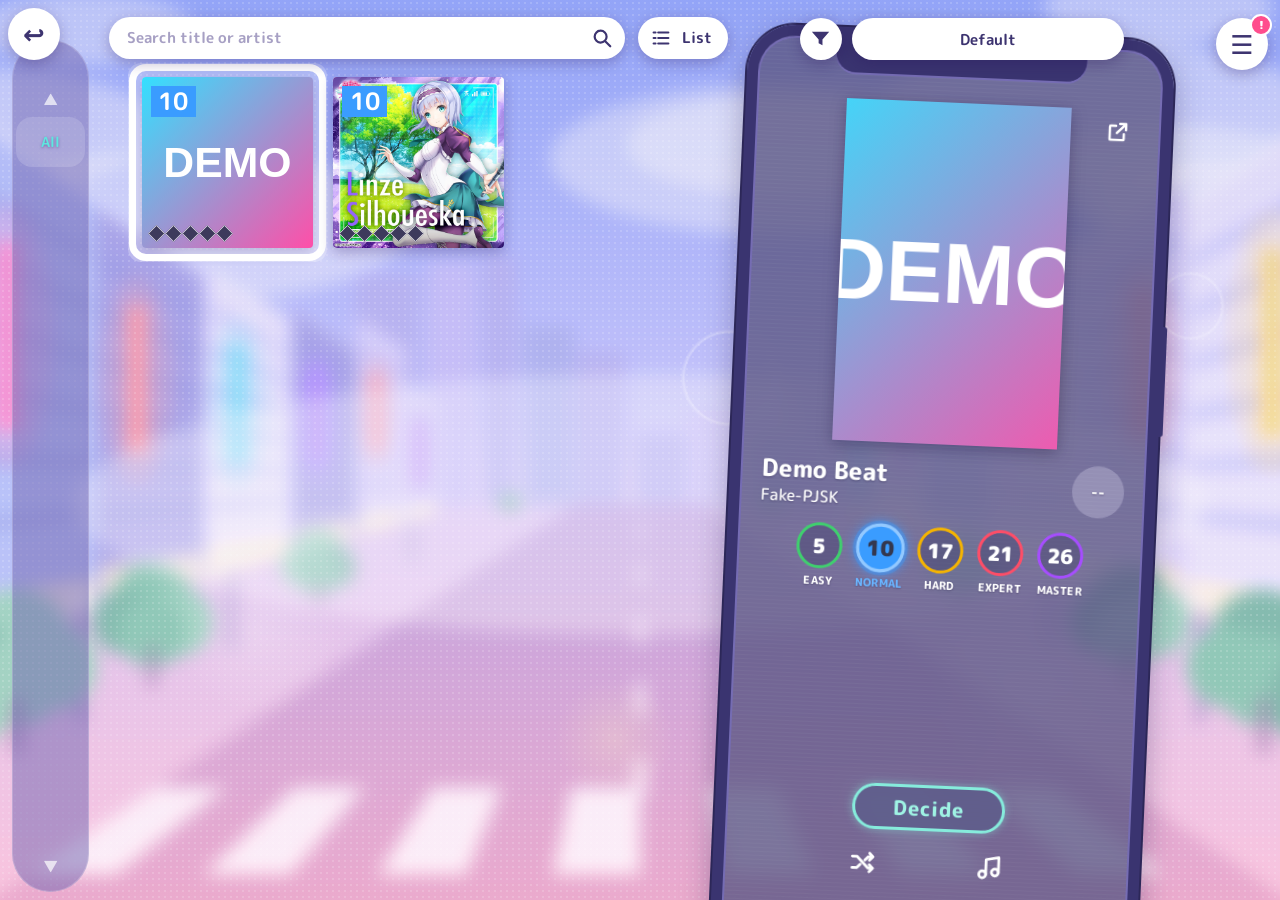
==== index.html @ 5aba882c "iOS home-screen app: size the page to the physical screen height (no black strip), whatever the disp" ====
<!DOCTYPE html>
<html lang="en">
<head>
<meta charset="utf-8">
<meta name="color-scheme" content="only light">
<meta name="viewport" content="width=device-width, initial-scale=1, maximum-scale=1, user-scalable=no, viewport-fit=cover">
<title>Fake PJSK</title>
<link rel="manifest" href="manifest.webmanifest">
<meta name="theme-color" content="#1b1440">
<meta name="mobile-web-app-capable" content="yes">
<meta name="apple-mobile-web-app-capable" content="yes">
<meta name="apple-mobile-web-app-status-bar-style" content="black-translucent">
<link rel="apple-touch-icon" href="icons/icon-192.png">
<link rel="preconnect" href="https://fonts.googleapis.com">
<link rel="preconnect" href="https://fonts.gstatic.com" crossorigin>
<link rel="stylesheet" href="https://fonts.googleapis.com/css2?family=M+PLUS+Rounded+1c:wght@700;800;900&display=swap">
<link rel="stylesheet" href="css/style.css?v=202609260700">
</head>
<body>
<canvas id="stage"></canvas>
<div id="overlay">
  <img id="overlay-cover" alt="" hidden>
  <h1 id="overlay-title">Demo Beat</h1>
  <div id="diff-select"></div>
  <p id="overlay-text">Keys: D F J K (+Space = flick) &middot; or tap, swipe up to flick</p>
  <button id="start-btn" type="button">START</button>
</div>
<script src="js/audio.js?v=202609260700"></script>
<script src="js/settings.js?v=202609260700"></script>
<script src="js/render.js?v=202609260700"></script>
<script src="js/input.js?v=202609260700"></script>
<script src="js/game.js?v=202609260700"></script>
<script src="js/menu.js?v=202609260700"></script>
</body>
</html>
---- css/style.css ----
:root { color-scheme: only light;  --sal: env(safe-area-inset-left, 0px); --sat: env(safe-area-inset-top, 0px);
  --sar: env(safe-area-inset-right, 0px); --sab: env(safe-area-inset-bottom, 0px); }
html, body { margin: 0; height: 100%; background: #07070f; color: #fff; overflow: hidden; touch-action: manipulation;
  -webkit-user-select: none; user-select: none; -webkit-touch-callout: none; -webkit-text-size-adjust: 100%;
  font-family: system-ui, -apple-system, "Segoe UI", sans-serif; }
input { -webkit-user-select: text; user-select: text; }
/* iOS home-screen app: the page is laid out one status bar short, leaving a black strip at the bottom.
   menu.js sets --app-h to the real screen height; cq units and fixed screens follow the stretched body. */
html.ios-app, html.ios-app body { height: var(--app-h); }
html.ios-app body { container-type: size; transform: translateZ(0); }
#stage { display: block; width: 100cqw; height: 100cqh; height: 100cqh;
  touch-action: none; user-select: none; -webkit-user-select: none; -webkit-touch-callout: none; }
#overlay { position: fixed; inset: 0; display: flex; flex-direction: column; align-items: center;
  justify-content: safe center; gap: 2cqh; background: rgba(0, 0, 0, 0.8); text-align: center; overflow-y: auto;
  padding: max(12px, var(--sat)) max(16px, var(--sar)) max(12px, var(--sab)) max(16px, var(--sal)); }
#overlay.hidden { display: none; }
#overlay.paused #diff-select, #overlay.paused #overlay-cover { display: none; }
#overlay h1 { font-size: clamp(24px, 9cqh, 64px); margin: 0; }
#overlay p { font-size: clamp(14px, 4.5cqh, 28px); margin: 0; white-space: pre-line; line-height: 1.4; }
#start-btn { font-size: clamp(22px, 7cqh, 32px); font-weight: 800; min-width: 240px; min-height: clamp(52px, 16cqh, 88px); border: 0;
  border-radius: 20px; background: #33e0ff; color: #000; cursor: pointer; }
#overlay-cover { width: min(22cqh, 220px); flex-shrink: 0; aspect-ratio: 1; object-fit: cover; border-radius: 16px; }
#diff-select { display: flex; gap: 12px; flex-wrap: wrap; justify-content: center; }
#diff-select:empty { display: none; }
.diff-btn { font-size: clamp(14px, 4.5cqh, 20px); font-weight: 800; min-width: clamp(84px, 13cqw, 120px); min-height: clamp(48px, 14cqh, 72px); border: 3px solid #fff;
  border-radius: 16px; background: #222; color: #fff; cursor: pointer; text-transform: uppercase; }
.diff-btn span { display: block; font-size: clamp(18px, 6cqh, 28px); }
.diff-btn[aria-pressed="true"] { background: #fff; color: #000; }
#start-btn:focus-visible { outline: 4px solid #fff; outline-offset: 4px; }

/* Song select */
[data-diff="easy"] { --c: #3fcf6e; } [data-diff="normal"] { --c: #3a9cff; } [data-diff="hard"] { --c: #f5b400; }
[data-diff="expert"] { --c: #ff4d67; } [data-diff="master"] { --c: #a64dff; }
.diff-btn[data-diff] { border-color: var(--c); }
.menu { --cyan: #5ee7e0; --ink: #fff; --panel: rgba(112, 100, 176, 0.5); --shadow: 0 4px 14px rgba(40, 20, 90, 0.3);
  position: fixed; inset: 0; z-index: 10; height: 100cqh; height: 100cqh; box-sizing: border-box; overflow: hidden;
  display: grid; grid-template-columns: clamp(50px, 6cqw, 84px) minmax(0, 1fr) minmax(0, 34%) clamp(44px, 6cqw, 72px); grid-template-rows: minmax(0, 1fr); gap: 0 1.6cqw;
  padding: max(8px, var(--sat)) max(12px, var(--sar)) 0 max(12px, var(--sal)); color: var(--ink); font-weight: 700;
  font-family: "M PLUS Rounded 1c", "Nunito", "Varela Round", ui-rounded, "Arial Rounded MT Bold", system-ui, sans-serif;
  background: #c3b6e2; isolation: isolate; }
.menu::before, .menu::after { content: ""; position: absolute; z-index: -1; pointer-events: none; }
.menu::before { inset: -40px; background: url("city.svg") center 70% / cover; filter: blur(9px) saturate(1.15) brightness(1.03); }
.menu::after { inset: 0;
  background:
    radial-gradient(circle at 57% 42%, transparent 44px, rgba(255, 255, 255, 0.28) 46px, transparent 49px),
    radial-gradient(circle at 93% 34%, transparent 30px, rgba(255, 255, 255, 0.22) 32px, transparent 35px),
    radial-gradient(circle at 20% 70%, rgba(255, 255, 255, 0.22), transparent 7%),
    radial-gradient(circle at 48% 82%, rgba(255, 240, 200, 0.25), transparent 6%),
    radial-gradient(circle at 80% 76%, rgba(255, 255, 255, 0.2), transparent 8%),
    radial-gradient(rgba(255, 255, 255, 0.16) 1.1px, transparent 1.5px) 0 0 / 6px 6px,
    linear-gradient(180deg, rgba(140, 130, 220, 0.22), rgba(170, 150, 220, 0.12) 50%, rgba(230, 160, 200, 0.14)); }
:where(.menu) :is(button, select, input) { font: inherit; color: inherit; }
.menu button { cursor: pointer; }
.menu svg { width: 55%; height: 55%; fill: none; stroke: currentColor; stroke-width: 2.4; stroke-linecap: round; stroke-linejoin: round; }
.menu button:focus-visible, .menu select:focus-visible, .menu input:focus-visible { outline: 3px solid var(--cyan); outline-offset: 2px; }
.menu-side { grid-area: 1 / 1; } .menu-main { grid-area: 1 / 2; } .menu-phone { grid-area: 1 / 3; }
.menu-tools { grid-area: 1 / 3; z-index: 3; align-self: start; justify-self: center; width: 76%; display: flex; align-items: center; gap: 10px;
  margin-top: clamp(4px, 1.4cqh, 10px); }
.menu-burger { grid-area: 1 / 4; align-self: start; justify-self: end; position: relative; margin-top: clamp(4px, 1.4cqh, 10px); }
.menu-burger::after { content: "!"; position: absolute; top: -4px; right: -4px; width: 18px; height: 18px; border: 2px solid #fff; border-radius: 50%;
  background: #ff4d8d; color: #fff; font-size: 11px; line-height: 18px; text-align: center; }
.menu-empty { margin: auto; padding: 4cqh; opacity: 0.85; }

/* sidebar */
.menu-side { position: relative; display: flex; flex-direction: column; align-items: center; min-height: 0;
  margin: clamp(22px, 6cqh, 32px) 0 max(8px, var(--sab)); padding: clamp(26px, 8cqh, 44px) 0 1cqh;
  border-radius: 999px; background: var(--panel); box-shadow: inset 0 0 0 1px rgba(255, 255, 255, 0.2); }
.menu-back { position: absolute; top: calc(-1 * clamp(22px, 6cqh, 32px)); left: -4px; width: clamp(36px, 10cqh, 52px); height: clamp(36px, 10cqh, 52px);
  padding: 0; border: 0; border-radius: 50%; background: #fff; color: #3d3470 !important; font-size: clamp(18px, 5.5cqh, 26px); box-shadow: var(--shadow); }
.side-arrow { flex: none; border: 0; background: none; opacity: 0.7; font-size: clamp(11px, 3cqh, 15px); padding: 0.6cqh 12px; }
.menu-tabs { flex: 1; min-height: 0; width: 100%; overflow-y: auto; scrollbar-width: none; display: flex; flex-direction: column; align-items: center; gap: 1cqh; }
.menu-tab { flex: none; width: 90%; min-height: clamp(36px, 10cqh, 50px); padding: 0 4px; border: 0; border-radius: 16px; background: none;
  font-size: clamp(9px, 2.8cqh, 14px); overflow-wrap: normal; word-break: keep-all; overflow: hidden; text-overflow: ellipsis; text-shadow: 0 1px 3px rgba(40, 20, 90, 0.4); }
.menu-tab[aria-pressed="true"] { color: var(--cyan) !important; background: rgba(255, 255, 255, 0.15); }

/* search + cover grid */
.menu-main { position: relative; min-width: 0; min-height: 0; display: flex; flex-direction: column; }
.menu-top { position: absolute; z-index: 2; top: 0; left: 0; right: 0; display: flex; align-items: center; gap: 1cqw; padding: 1cqh 0; }
.menu-search { flex: 1; min-width: 0; display: flex; align-items: center; height: clamp(30px, 8cqh, 42px); padding: 0 12px 0 16px;
  border-radius: 999px; background: #fff; color: #3d3470; box-shadow: var(--shadow); }
.menu-search input { flex: 1; min-width: 0; border: 0; background: none; outline: none; color: #3d3470; font-size: clamp(11px, 3.2cqh, 15px); }
.menu-search input::placeholder { color: #a7a0c4; }
.menu-search svg { flex: none; width: clamp(16px, 4.5cqh, 22px); height: clamp(16px, 4.5cqh, 22px); }
.menu-view { flex: none; display: flex; align-items: center; gap: 10px; height: clamp(30px, 8cqh, 42px); padding: 0 16px 0 12px;
  border: 0; border-radius: 999px; background: #fff; color: #3d3470 !important; box-shadow: var(--shadow); font-size: clamp(11px, 3.2cqh, 15px); }
.menu-view svg { width: clamp(16px, 4.5cqh, 22px); height: clamp(16px, 4.5cqh, 22px); }
.menu-grid { flex: 1; min-height: 0; overflow-y: auto; scrollbar-width: none; overscroll-behavior: contain; display: grid;
  grid-template-columns: repeat(3, min(30%, 21cqh)); justify-content: center; align-content: start; gap: 2.4cqh 1.6cqw; padding: calc(clamp(30px, 8cqh, 42px) + 3cqh) 4% max(12px, var(--sab)); }
.tile { position: relative; width: 100%; height: 0; padding: 0 0 100%; border: 0; border-radius: 4px; overflow: hidden; background: linear-gradient(135deg, #ffc2df, #9fd9ff);
  box-shadow: var(--shadow); transition: transform 0.15s, box-shadow 0.15s; }
.tile img { position: absolute; inset: 0; width: 100%; height: 100%; object-fit: cover; }
.tile-title { position: absolute; inset: 20% 8% 25%; display: flex; align-items: center; justify-content: center; text-align: center;
  font-size: clamp(10px, 3.2cqh, 17px); text-shadow: 0 1px 4px rgba(40, 20, 90, 0.6); overflow: hidden; }
.tile-lv { position: absolute; top: 5%; left: 5%; min-width: 1.6em; padding: 0.1em 0.15em; background: var(--c); color: #fff;
  font-size: clamp(13px, 4.6cqh, 24px); line-height: 1.1; text-align: center; }
.tile-clear { position: absolute; left: 4%; bottom: 4%; display: flex; gap: 2px; }
.tile-clear i, .row-clear i { width: clamp(8px, 2.6cqh, 13px); height: clamp(8px, 2.6cqh, 13px); transform: rotate(45deg) scale(0.8);
  background: #3d3a5c; border: 1.5px solid rgba(255, 255, 255, 0.85); }
.tile-clear .gold { background: linear-gradient(135deg, #ffe98f, #f2b200); }
.tile-clear .na { opacity: 0.35; }
.tile-tag { position: absolute; right: 4%; bottom: 4%; padding: 0 5px; border: 1.5px solid #f5c542; border-radius: 4px; background: #2f2b55;
  color: #f5c542; font-size: clamp(8px, 2.4cqh, 12px); line-height: 1.4; }
.tile[aria-pressed="true"] { outline: clamp(4px, 1.2cqh, 7px) solid #fff; outline-offset: clamp(3px, 1cqh, 6px); box-shadow: 0 0 0 clamp(8px, 2.6cqh, 14px) rgba(255, 255, 255, 0.25), var(--shadow); }
.list-view .menu-grid { grid-template-columns: 1fr; gap: 1.2cqh; }
.list-view .tile { padding: 0; height: clamp(44px, 14cqh, 64px); background: rgba(61, 52, 112, 0.55); text-align: left; }
.list-view .tile img { right: auto; width: clamp(44px, 14cqh, 64px); }
.list-view .tile-lv { top: 50%; left: calc(clamp(44px, 14cqh, 64px) + 10px); transform: translateY(-50%); }
.list-view .tile-title, .list-view .tile[aria-label] .tile-title { display: none; }
.list-view .tile::after { content: attr(aria-label); position: absolute; top: 50%; left: calc(clamp(44px, 14cqh, 64px) + 3.6em); right: 32%;
  transform: translateY(-50%); white-space: nowrap; overflow: hidden; text-overflow: ellipsis; font-size: clamp(12px, 3.8cqh, 18px); }
.list-view .tile-clear { left: auto; right: calc(4% + 3.5em); bottom: 50%; transform: translateY(50%); }
.list-view .tile-tag { bottom: 50%; transform: translateY(50%); }

/* phone-style detail panel */
.menu-phone { position: relative; isolation: isolate; min-height: 0; display: flex; flex-direction: column; align-items: center; gap: 1.6cqh;
  margin: clamp(14px, 4cqh, 24px) 0 -60px; padding: clamp(40px, 11cqh, 60px) 5% calc(60px + 1cqh);
  border: clamp(7px, 1.8cqh, 11px) solid #3a3470; border-bottom: 0; border-radius: clamp(28px, 8cqh, 48px) clamp(28px, 8cqh, 48px) 0 0;
  transform: rotate(2.5deg); transform-origin: top center;
  background: repeating-linear-gradient(0deg, rgba(255, 255, 255, 0.035) 0 1px, transparent 1px 4px), rgba(90, 86, 132, 0.8);
  -webkit-backdrop-filter: blur(6px); backdrop-filter: blur(6px);
  box-shadow: inset 0 0 0 2px #756cb3, 0 0 0 2px #2c2758, 0 10px 30px rgba(30, 20, 70, 0.35); }
/* the song cover, enlarged and faint, shows through the frosted screen */
.menu-phone::before { content: ""; position: absolute; z-index: -1; inset: 0; border-radius: inherit; pointer-events: none;
  background: var(--cover, none) center 30% / 150% auto no-repeat; filter: blur(3px) grayscale(0.4); opacity: 0.2; }
.menu-phone::after { content: ""; position: absolute; top: 30%; right: calc(-1 * clamp(7px, 1.8cqh, 11px) - 4px); width: 4px; height: 12%;
  border-radius: 0 3px 3px 0; background: #3a3470; }
.phone-notch { position: absolute; top: -2px; left: 50%; transform: translateX(-50%);
  width: 62%; height: clamp(24px, 6.5cqh, 36px); border-radius: 0 0 20px 20px; background: #3a3470; box-shadow: 0 2px 0 #756cb3; }
.phone-filter { flex: none; width: clamp(30px, 8cqh, 42px); height: clamp(30px, 8cqh, 42px); display: grid; place-items: center;
  padding: 0; border: 0; border-radius: 50%; background: #fff; color: #3d3470 !important; }
.phone-filter svg { fill: currentColor; stroke: none; }
.phone-filter, .phone-sort select { box-shadow: var(--shadow); }
.phone-sort { flex: 1; min-width: 0; display: flex; }
.phone-sort select { flex: 1; min-width: 0; height: clamp(30px, 8cqh, 42px); border: 0; border-radius: 999px; background: #fff; color: #3d3470;
  text-align: center; text-align-last: center; font-size: clamp(11px, 3.2cqh, 15px); appearance: none; -webkit-appearance: none; cursor: pointer; }
.phone-detail { position: relative; flex: 1; min-height: 0; width: 100%; display: flex; flex-direction: column; align-items: center; gap: 1.6cqh; }
.phone-cover { flex: 1 1 auto; min-height: 0; max-height: 38cqh; max-width: 62%; aspect-ratio: 1; object-fit: cover;
  background: linear-gradient(135deg, #ffc2df, #9fd9ff); box-shadow: 0 4px 14px rgba(30, 20, 70, 0.35); }
.phone-share { position: absolute; top: 0; right: 0; width: clamp(30px, 9cqh, 44px); height: clamp(30px, 9cqh, 44px); display: grid; place-items: center;
  padding: 0; border: 0; background: none; }
.phone-info { flex: none; width: 100%; display: flex; align-items: center; gap: 10px; text-shadow: 0 1px 2px rgba(30, 20, 60, 0.35); }
.phone-info > div:first-child { flex: 1; min-width: 0; }
.phone-info h1, .phone-info p { margin: 0; white-space: nowrap; overflow: hidden; text-overflow: ellipsis; line-height: 1.35; }
.phone-info h1 { font-size: clamp(15px, 4.8cqh, 24px); font-weight: 800; }
.phone-info p { font-size: clamp(11px, 3.3cqh, 16px); font-weight: 500; }
.phone-score { flex: none; min-width: clamp(34px, 10cqh, 52px); height: clamp(34px, 10cqh, 52px); padding: 0 6px; box-sizing: border-box; display: grid; place-items: center;
  border-radius: 999px; background: rgba(215, 212, 235, 0.32); font-size: clamp(10px, 3cqh, 14px); font-weight: 800; font-variant-numeric: tabular-nums; }
.phone-diffs { flex: none; display: flex; gap: clamp(6px, 1.2cqw, 14px); justify-content: center; }
.phone-diff { display: flex; flex-direction: column; align-items: center; gap: 0.5cqh; padding: 0; border: 0; background: none; }
.phone-diff b { display: grid; place-items: center; width: clamp(30px, 9cqh, 46px); height: clamp(30px, 9cqh, 46px); box-sizing: border-box;
  border: clamp(2px, 0.6cqh, 3px) solid var(--c); border-radius: 50%; background: rgba(66, 62, 108, 0.45); font-size: clamp(12px, 3.9cqh, 20px); font-weight: 900;
  transition: transform 0.15s; }
.phone-diff small { font-size: clamp(7px, 2.2cqh, 11px); font-weight: 800; letter-spacing: 0.02em; text-shadow: 0 1px 2px rgba(30, 20, 60, 0.35); }
.phone-diff[aria-pressed="true"] b { background: var(--c); color: #34384f; border-color: color-mix(in srgb, var(--c) 55%, #fff);
  box-shadow: 0 0 0 3px color-mix(in srgb, var(--c) 35%, transparent), 0 0 12px var(--c); transform: scale(1.06); }
.phone-diff[aria-pressed="true"] small { color: color-mix(in srgb, var(--c) 75%, #fff); }
.phone-actions { flex: none; display: flex; align-items: center; justify-content: center; gap: clamp(30px, 6cqw, 80px); width: 100%; margin-top: -0.6cqh; }
.phone-go { flex: none; min-width: 42%; height: clamp(32px, 8.5cqh, 46px); border: clamp(2px, 0.6cqh, 3px) solid #86ecdc; border-radius: 999px;
  background: rgba(92, 92, 138, 0.85); color: #9ff3e4 !important; font-size: clamp(13px, 4cqh, 20px); font-weight: 800; letter-spacing: 0.05em;
  box-shadow: 0 0 8px rgba(134, 236, 220, 0.45); }
.phone-go:active { transform: scale(0.96); }
.phone-icon { width: clamp(36px, 10cqh, 50px); height: clamp(36px, 10cqh, 50px); display: grid; place-items: center; padding: 0; border: 0; border-radius: 50%; background: none; }
.menu-burger { flex: none; width: clamp(36px, 10cqh, 52px); height: clamp(36px, 10cqh, 52px); padding: 0; border: 0; border-radius: 50%;
  background: #fff; color: #3d3470 !important; font-size: clamp(18px, 5.5cqh, 26px); font-weight: 900; box-shadow: var(--shadow); }

.menu-pop { border: 0; border-radius: 20px; padding: 3cqh 3cqw; color: #3d3470; box-shadow: var(--shadow); text-align: center; }
.menu-pop[open] { position: fixed; inset: 0; z-index: 50; margin: auto; width: fit-content; height: fit-content; box-shadow: 0 0 0 200vmax rgba(40, 20, 90, 0.4), var(--shadow); }
.menu-pop h2 { margin: 0 0 2cqh; font-size: clamp(18px, 6cqh, 26px); }
.menu-speed { display: flex; align-items: center; gap: clamp(4px, 0.8cqw, 12px); font-size: clamp(14px, 4.5cqh, 20px); }
.menu-speed output { min-width: 2.5em; text-align: center; }
.menu-step { touch-action: none; user-select: none; -webkit-user-select: none; min-width: clamp(44px, 12cqh, 60px); min-height: clamp(44px, 12cqh, 60px);
  font-size: clamp(18px, 5.5cqh, 26px); border: 3px solid #4fc9d9; border-radius: 14px; background: #fff; color: #3d3470 !important; }
.menu-close { margin-top: 2.5cqh; min-width: 140px; min-height: clamp(44px, 12cqh, 56px); border: 0; border-radius: 999px; background: #4fc9d9;
  color: #fff !important; font-size: clamp(16px, 5cqh, 22px); }
#songs-btn { font-size: 24px; font-weight: 800; min-width: 240px; min-height: 72px; border: 3px solid #33e0ff;
  border-radius: 20px; background: transparent; color: #33e0ff; cursor: pointer; }
#songs-btn[hidden] { display: none; }
/* Result screen */
.result { position: fixed; inset: 0; z-index: 30; overflow: hidden; color: #fff; font-weight: 800;
  font-family: "M PLUS Rounded 1c", "Nunito", ui-rounded, "Arial Rounded MT Bold", system-ui, sans-serif;
  background: radial-gradient(rgba(255, 255, 255, 0.05) 1px, transparent 1.4px) 0 0 / 6px 6px,
    radial-gradient(circle at 88% 105%, rgba(170, 80, 200, 0.45), transparent 45%),
    radial-gradient(circle at 5% 100%, rgba(80, 120, 220, 0.3), transparent 40%),
    linear-gradient(180deg, #2c2a56, #34305f 60%, #3f2f68); }
.result button { font: inherit; cursor: pointer; }
/* sizes follow the reference layout (1cqw = 1/100 width, 1cqh = 1/100 height) */
.res-mark { position: absolute; top: -3cqh; left: -0.5cqw; font-size: 24cqh; font-weight: 900; line-height: 1; letter-spacing: 0.01em;
  color: transparent; -webkit-text-stroke: 1.5px rgba(255, 255, 255, 0.14); pointer-events: none; }
.res-top { position: absolute; top: 0; left: 16.6cqw; right: 16.75cqw; height: 16.3cqh; display: flex; align-items: center; gap: 1.1cqw;
  padding: 0 2.25cqw 0 1.8cqw; border-radius: 0 0 4.3cqh 4.3cqh; background: rgba(200, 198, 224, 0.72); }
.res-cover { flex: none; height: 12.3cqh; aspect-ratio: 1; object-fit: cover; box-sizing: border-box; border: 0.55cqh solid var(--c);
  background: linear-gradient(135deg, #ffc2df, #9fd9ff); }
.res-info { flex: none; min-width: 0; display: flex; flex-direction: column; gap: 1.2cqh; }
.res-title { color: #5b5a78; font-size: max(11px, 3.4cqh); font-weight: 700; white-space: nowrap; overflow: hidden; text-overflow: ellipsis; max-width: 20cqw; }
.res-badges { display: flex; height: 5cqh; }
.res-diff { min-width: 8.1cqw; padding: 0 1.2cqh; white-space: nowrap; display: grid; place-items: center; background: var(--c); font-size: max(10px, 3.2cqh); font-weight: 800; }
.res-lv { min-width: 8.15cqw; padding: 0 1.2cqh; white-space: nowrap; display: flex; align-items: center; justify-content: center; gap: 0.3cqw; background: #3f3d62; border-radius: 0 1cqh 1cqh 0;
  font-size: max(8px, 2.3cqh); font-weight: 700; }
.res-lv b { font-size: max(10px, 3.3cqh); }
.res-bar { position: relative; flex: none; width: 22.75cqw; height: 2cqh; margin-left: auto; margin-top: 2cqh; border-radius: 999px; background: #3a3858; }
.res-fill { position: absolute; inset: 0 auto 0 0; border-radius: 999px; background: linear-gradient(90deg, #8ff5cf, #7ff4f0); }
.res-pin { position: absolute; top: -4.4cqh; bottom: 0; transform: translateX(-50%); display: flex; flex-direction: column; align-items: center;
  font-size: max(8px, 2.3cqh); font-weight: 800; line-height: 1; }
.res-pin::before { content: ""; order: 1; margin-top: 0.3cqh; border-left: 0.7cqh solid transparent; border-right: 0.7cqh solid transparent; border-top: 1.1cqh solid #fff; }
.res-pin::after { content: ""; order: 2; flex: 1; width: 2px; background: #fff; }
.res-rank { flex: none; align-self: stretch; width: 5.25cqw; min-width: 11cqh; display: flex; flex-direction: column; align-items: center; justify-content: center;
  background: #34325a; color: #7ef2c8; line-height: 1; }
.res-rank[data-rank="S"] { color: #ffd84a; } .res-rank[data-rank="A"] { color: #ff8fd8; } .res-rank[data-rank="B"] { color: #8fb8ff; } .res-rank[data-rank="C"] { color: #86f5f0; }
.res-rank b { font-size: 12.5cqh; font-weight: 900; }
.res-rank small { font-size: max(6px, 1.4cqh); font-weight: 900; }
.res-body { display: contents; }
.res-num { letter-spacing: 0.03em; font-variant-numeric: tabular-nums; }
.res-num .dim { color: #9aa0b4; }
.res-score, .res-best { position: absolute; left: 20cqw; width: 31.5cqw; display: flex; align-items: baseline; justify-content: space-between; gap: 1.5cqw; }
.res-score { top: 26cqh; }
.res-best { top: 39.5cqh; }
.res-label { font-size: max(12px, 5cqh); font-weight: 900; }
.res-score .res-num { font-size: min(max(26px, 10.3cqh), 4.6cqw); font-weight: 700; color: #f0719f; line-height: 1; letter-spacing: 0; }
.res-new { position: absolute; right: 0; top: -3.6cqh; font-size: max(9px, 2.6cqh); font-weight: 700; letter-spacing: 0.05em; color: #e27ad6; }
.res-best .res-label { font-size: max(9px, 2.6cqh); }
.res-best .res-num { font-size: min(max(14px, 5.2cqh), 2.4cqw); font-weight: 700; }
.res-judges { --u: min(1cqh, 0.5625cqw); position: absolute; left: 18cqw; top: 56cqh; display: flex; align-items: flex-start; }
.res-table { flex: none; width: max(190px, calc(40 * var(--u))); display: flex; flex-direction: column; }
.res-row { display: flex; align-items: center; justify-content: space-between; height: calc(6 * var(--u)); padding: 0 calc(3.5 * var(--u)) 0 calc(2.2 * var(--u)); border-radius: calc(1.1 * var(--u)); }
.res-row:nth-child(odd) { background: rgba(255, 255, 255, 0.08); }
.res-j { font-size: max(11px, calc(3.7 * var(--u))); font-weight: 900; }
.res-row .res-num { font-size: max(10px, calc(3.4 * var(--u))); font-weight: 600; }
.res-row[data-j="perfect"] .res-j { background: linear-gradient(90deg, #ffc4ec, #fff3b0, #c8fff0, #b8d8ff, #e8c8ff); -webkit-background-clip: text; background-clip: text; color: transparent; }
.res-row[data-j="great"] .res-j { color: #f08be0; }
.res-row[data-j="good"] .res-j { color: #8cc4ff; }
.res-row[data-j="bad"] .res-j { color: #6fe0a4; }
.res-row[data-j="miss"] .res-j { color: #d8d6e6; }
.res-combo { flex: none; width: max(140px, calc(32 * var(--u))); gap: calc(2 * var(--u)); height: calc(6 * var(--u)); margin-left: calc(4 * var(--u)); display: flex; align-items: center; justify-content: space-between; }
.res-combo .res-label { font-size: max(10px, calc(3 * var(--u))); font-weight: 800; letter-spacing: 0.06em; }
.res-combo .res-num { font-size: max(18px, calc(6.5 * var(--u))); font-weight: 700; }
.res-art { position: absolute; left: max(60cqw, calc(18cqw + 82 * min(1cqh, 0.5625cqw))); top: 26cqh; height: min(46cqh, 26cqw); aspect-ratio: 1; object-fit: cover; transform: rotate(-4deg);
  box-shadow: 0 12px 30px rgba(10, 5, 40, 0.5); background: linear-gradient(135deg, #ffc2df, #9fd9ff); }
.res-actions { position: absolute; right: max(6.35cqw, var(--sar)); bottom: max(3.8cqh, var(--sab)); display: flex; align-items: center; gap: 1cqw; }
.res-btn { border: 0; border-radius: 999px; font-size: max(12px, 3cqh); font-weight: 700; }
.res-retry { width: 12cqw; height: max(32px, 5.2cqh); background: #fff; color: #4a4870; }
.res-next { width: 13.65cqw; height: max(40px, 7.4cqh); background: #8fe8d6; color: #3b3a5e; }
#pause-btn { display: none; position: fixed; z-index: 20; top: max(8px, var(--sat)); right: max(calc(var(--sar) + 8px), 5cqw);
  width: clamp(40px, 9cqh, 60px); height: clamp(40px, 9cqh, 60px); border: 0; border-radius: 50%; background: #fff; cursor: pointer;
  box-shadow: 0 3px 10px rgba(20, 10, 50, 0.5); }
#pause-btn::before, #pause-btn::after { content: ""; position: absolute; top: 28%; width: 15%; height: 44%; border-radius: 1px; background: #46456e; }
#pause-btn::before { left: 31%; } #pause-btn::after { right: 31%; }
body.playing #pause-btn { display: block; }
/* Upright phone: draw the whole game sideways (body becomes the size container for cq units).
   .cw = top of the game at the phone's right edge, .ccw = at its left edge (picked from device tilt). */
html.rot body { position: fixed; top: 0; left: 0; width: 100vh; height: 100vw; transform-origin: top left; container-type: size; }
html.rot.cw body { transform: translateX(100vw) rotate(90deg); }
html.rot.ccw body { transform: translateY(100vh) rotate(-90deg); }
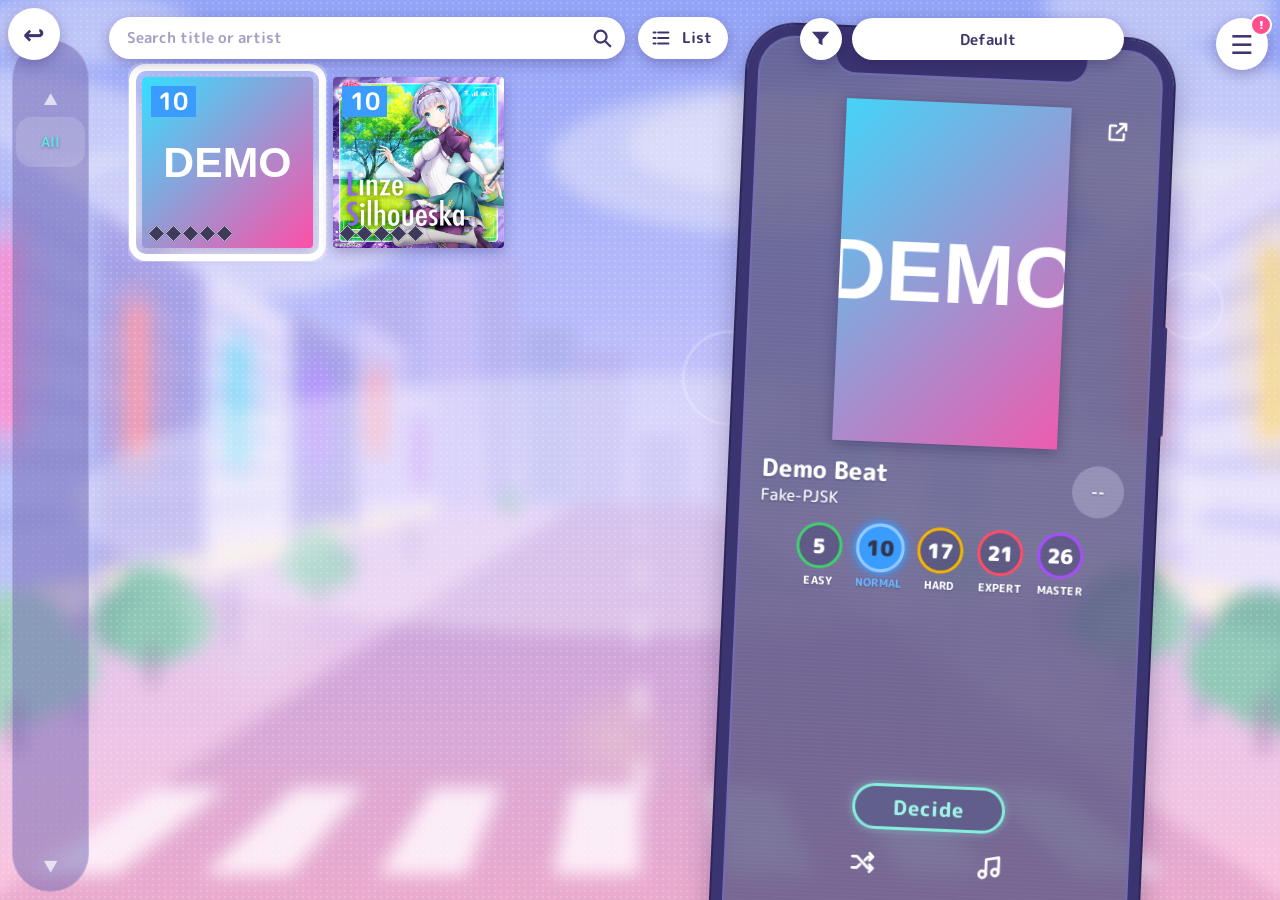
==== commit 5a850563: "iPad Home Screen app: if a tap cannot enter fullscreen, show how to hide the status bar (Safari full" ====
--- a/index.html
+++ b/index.html
@@ -14,7 +14,7 @@
 <link rel="preconnect" href="https://fonts.googleapis.com">
 <link rel="preconnect" href="https://fonts.gstatic.com" crossorigin>
 <link rel="stylesheet" href="https://fonts.googleapis.com/css2?family=M+PLUS+Rounded+1c:wght@700;800;900&display=swap">
-<link rel="stylesheet" href="css/style.css?v=202609260700">
+<link rel="stylesheet" href="css/style.css?v=202609260730">
 </head>
 <body>
 <canvas id="stage"></canvas>
@@ -25,11 +25,11 @@
   <p id="overlay-text">Keys: D F J K (+Space = flick) &middot; or tap, swipe up to flick</p>
   <button id="start-btn" type="button">START</button>
 </div>
-<script src="js/audio.js?v=202609260700"></script>
-<script src="js/settings.js?v=202609260700"></script>
-<script src="js/render.js?v=202609260700"></script>
-<script src="js/input.js?v=202609260700"></script>
-<script src="js/game.js?v=202609260700"></script>
-<script src="js/menu.js?v=202609260700"></script>
+<script src="js/audio.js?v=202609260730"></script>
+<script src="js/settings.js?v=202609260730"></script>
+<script src="js/render.js?v=202609260730"></script>
+<script src="js/input.js?v=202609260730"></script>
+<script src="js/game.js?v=202609260730"></script>
+<script src="js/menu.js?v=202609260730"></script>
 </body>
 </html>
--- a/css/style.css
+++ b/css/style.css
@@ -250,3 +250,6 @@
 html.rot body { position: fixed; top: 0; left: 0; width: 100vh; height: 100vw; transform-origin: top left; container-type: size; }
 html.rot.cw body { transform: translateX(100vw) rotate(90deg); }
 html.rot.ccw body { transform: translateY(100vh) rotate(-90deg); }
+.fs-tip { position: fixed; left: 50%; bottom: max(16px, var(--sab)); transform: translateX(-50%); z-index: 100; max-width: min(90vw, 560px);
+  padding: 12px 18px; border-radius: 14px; background: rgba(30, 22, 70, 0.95); color: #fff; font: 700 15px/1.4 system-ui, sans-serif;
+  text-align: center; box-shadow: 0 4px 20px rgba(0, 0, 0, 0.5); }
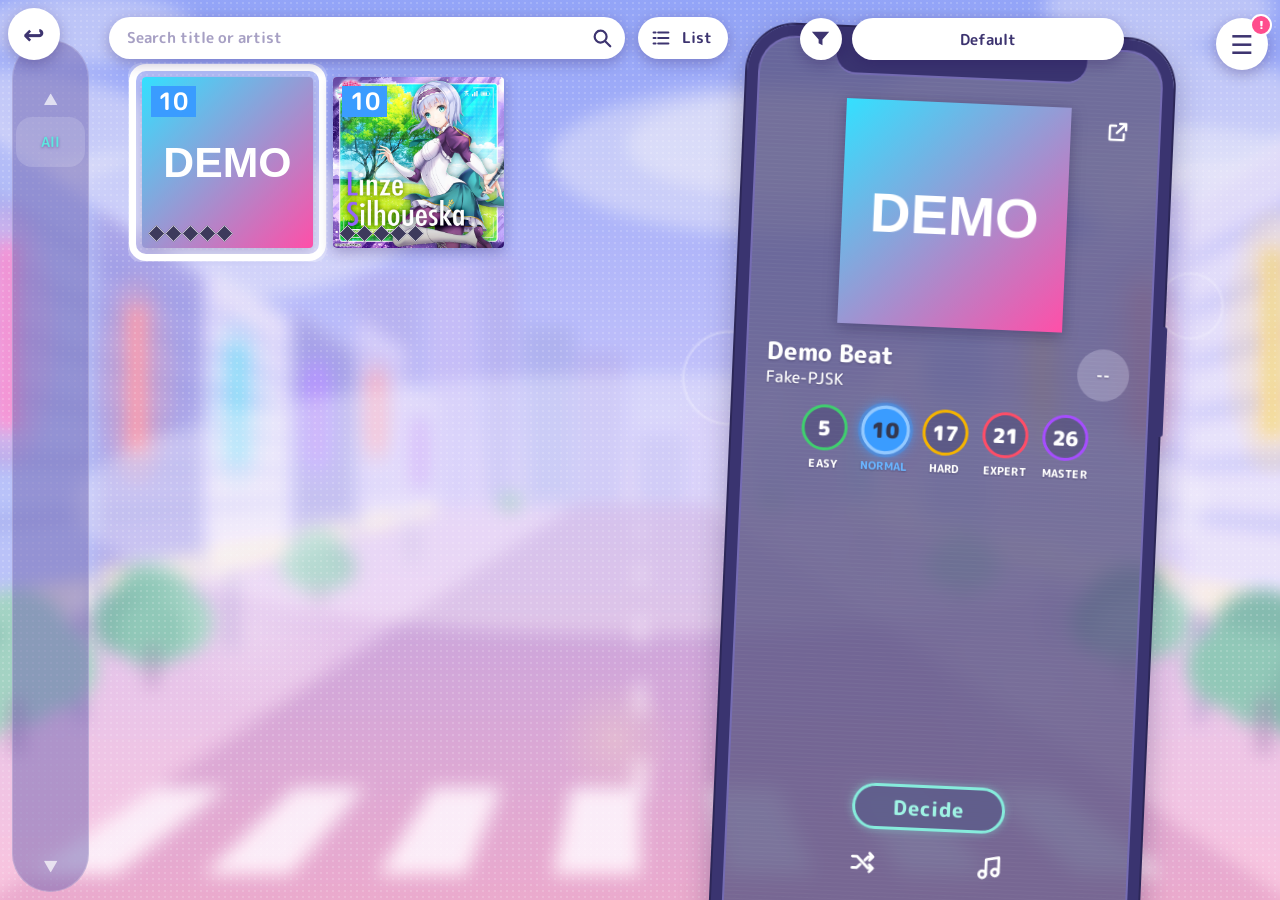
==== commit d313c74f: "Song select: square uncropped cover; instant previews from a short clip (preloaded, reused); full so" ====
--- a/index.html
+++ b/index.html
@@ -14,7 +14,7 @@
 <link rel="preconnect" href="https://fonts.googleapis.com">
 <link rel="preconnect" href="https://fonts.gstatic.com" crossorigin>
 <link rel="stylesheet" href="https://fonts.googleapis.com/css2?family=M+PLUS+Rounded+1c:wght@700;800;900&display=swap">
-<link rel="stylesheet" href="css/style.css?v=202609260730">
+<link rel="stylesheet" href="css/style.css?v=202609260900">
 </head>
 <body>
 <canvas id="stage"></canvas>
@@ -25,11 +25,11 @@
   <p id="overlay-text">Keys: D F J K (+Space = flick) &middot; or tap, swipe up to flick</p>
   <button id="start-btn" type="button">START</button>
 </div>
-<script src="js/audio.js?v=202609260730"></script>
-<script src="js/settings.js?v=202609260730"></script>
-<script src="js/render.js?v=202609260730"></script>
-<script src="js/input.js?v=202609260730"></script>
-<script src="js/game.js?v=202609260730"></script>
-<script src="js/menu.js?v=202609260730"></script>
+<script src="js/audio.js?v=202609260900"></script>
+<script src="js/settings.js?v=202609260900"></script>
+<script src="js/render.js?v=202609260900"></script>
+<script src="js/input.js?v=202609260900"></script>
+<script src="js/game.js?v=202609260900"></script>
+<script src="js/menu.js?v=202609260900"></script>
 </body>
 </html>
--- a/css/style.css
+++ b/css/style.css
@@ -134,7 +134,7 @@
 .phone-sort select { flex: 1; min-width: 0; height: clamp(30px, 8cqh, 42px); border: 0; border-radius: 999px; background: #fff; color: #3d3470;
   text-align: center; text-align-last: center; font-size: clamp(11px, 3.2cqh, 15px); appearance: none; -webkit-appearance: none; cursor: pointer; }
 .phone-detail { position: relative; flex: 1; min-height: 0; width: 100%; display: flex; flex-direction: column; align-items: center; gap: 1.6cqh; }
-.phone-cover { flex: 1 1 auto; min-height: 0; max-height: 38cqh; max-width: 62%; aspect-ratio: 1; object-fit: cover;
+.phone-cover { flex: none; width: min(62%, 38cqh); height: auto; aspect-ratio: 1; object-fit: cover;
   background: linear-gradient(135deg, #ffc2df, #9fd9ff); box-shadow: 0 4px 14px rgba(30, 20, 70, 0.35); }
 .phone-share { position: absolute; top: 0; right: 0; width: clamp(30px, 9cqh, 44px); height: clamp(30px, 9cqh, 44px); display: grid; place-items: center;
   padding: 0; border: 0; background: none; }
@@ -250,6 +250,3 @@
 html.rot body { position: fixed; top: 0; left: 0; width: 100vh; height: 100vw; transform-origin: top left; container-type: size; }
 html.rot.cw body { transform: translateX(100vw) rotate(90deg); }
 html.rot.ccw body { transform: translateY(100vh) rotate(-90deg); }
-.fs-tip { position: fixed; left: 50%; bottom: max(16px, var(--sab)); transform: translateX(-50%); z-index: 100; max-width: min(90vw, 560px);
-  padding: 12px 18px; border-radius: 14px; background: rgba(30, 22, 70, 0.95); color: #fff; font: 700 15px/1.4 system-ui, sans-serif;
-  text-align: center; box-shadow: 0 4px 20px rgba(0, 0, 0, 0.5); }
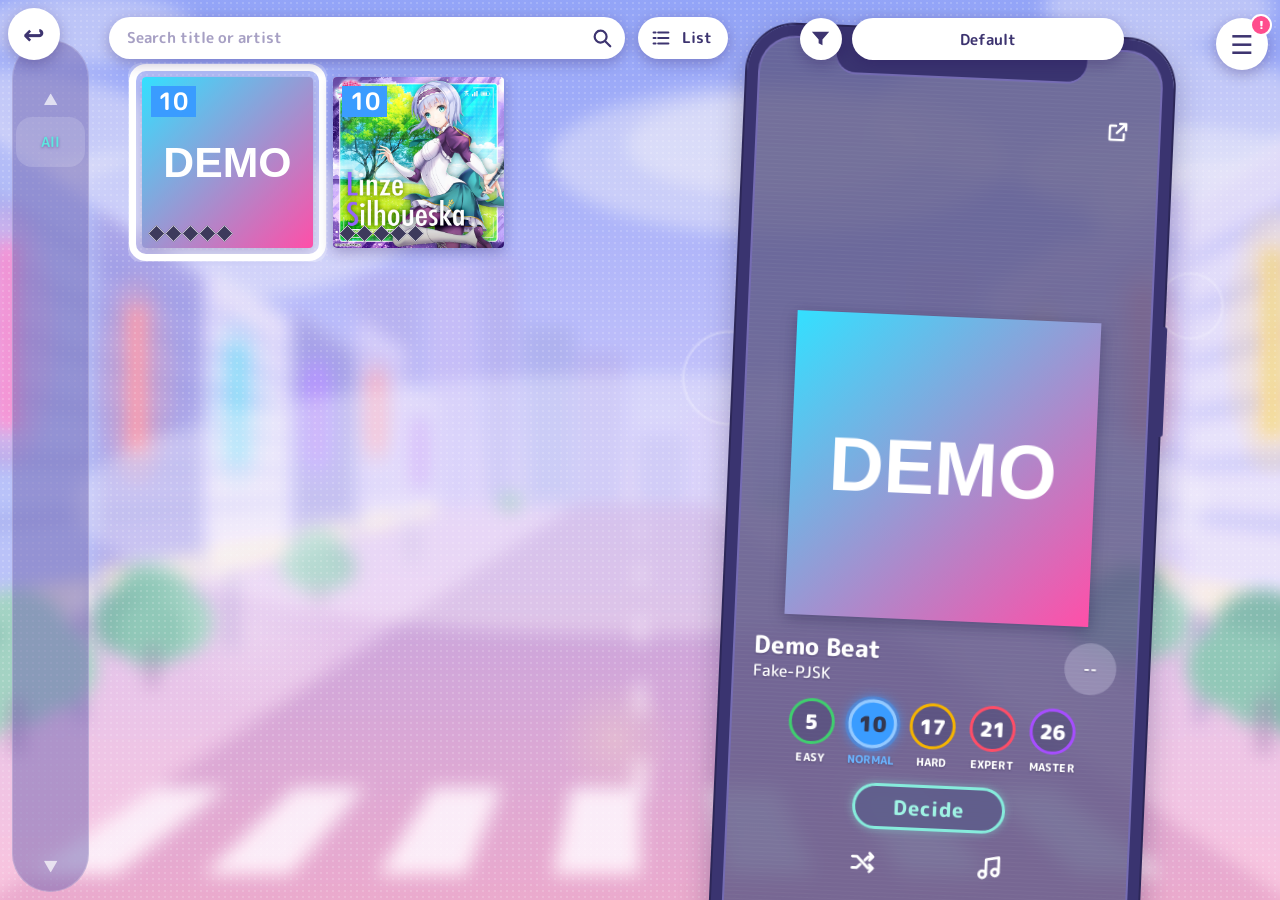
==== commit 1e7cd7a9: "Phone panel: cover is the largest square that fits the free space, sitting right above the song info" ====
--- a/index.html
+++ b/index.html
@@ -14,7 +14,7 @@
 <link rel="preconnect" href="https://fonts.googleapis.com">
 <link rel="preconnect" href="https://fonts.gstatic.com" crossorigin>
 <link rel="stylesheet" href="https://fonts.googleapis.com/css2?family=M+PLUS+Rounded+1c:wght@700;800;900&display=swap">
-<link rel="stylesheet" href="css/style.css?v=202609260900">
+<link rel="stylesheet" href="css/style.css?v=202609261000">
 </head>
 <body>
 <canvas id="stage"></canvas>
@@ -25,11 +25,11 @@
   <p id="overlay-text">Keys: D F J K (+Space = flick) &middot; or tap, swipe up to flick</p>
   <button id="start-btn" type="button">START</button>
 </div>
-<script src="js/audio.js?v=202609260900"></script>
-<script src="js/settings.js?v=202609260900"></script>
-<script src="js/render.js?v=202609260900"></script>
-<script src="js/input.js?v=202609260900"></script>
-<script src="js/game.js?v=202609260900"></script>
-<script src="js/menu.js?v=202609260900"></script>
+<script src="js/audio.js?v=202609261000"></script>
+<script src="js/settings.js?v=202609261000"></script>
+<script src="js/render.js?v=202609261000"></script>
+<script src="js/input.js?v=202609261000"></script>
+<script src="js/game.js?v=202609261000"></script>
+<script src="js/menu.js?v=202609261000"></script>
 </body>
 </html>
--- a/css/style.css
+++ b/css/style.css
@@ -134,7 +134,8 @@
 .phone-sort select { flex: 1; min-width: 0; height: clamp(30px, 8cqh, 42px); border: 0; border-radius: 999px; background: #fff; color: #3d3470;
   text-align: center; text-align-last: center; font-size: clamp(11px, 3.2cqh, 15px); appearance: none; -webkit-appearance: none; cursor: pointer; }
 .phone-detail { position: relative; flex: 1; min-height: 0; width: 100%; display: flex; flex-direction: column; align-items: center; gap: 1.6cqh; }
-.phone-cover { flex: none; width: min(62%, 38cqh); height: auto; aspect-ratio: 1; object-fit: cover;
+.phone-cover-box { flex: 1 1 0; min-height: 0; width: 100%; container-type: size; display: grid; place-items: end center; }
+.phone-cover { width: min(84cqw, 100cqh); height: min(84cqw, 100cqh); object-fit: cover;
   background: linear-gradient(135deg, #ffc2df, #9fd9ff); box-shadow: 0 4px 14px rgba(30, 20, 70, 0.35); }
 .phone-share { position: absolute; top: 0; right: 0; width: clamp(30px, 9cqh, 44px); height: clamp(30px, 9cqh, 44px); display: grid; place-items: center;
   padding: 0; border: 0; background: none; }
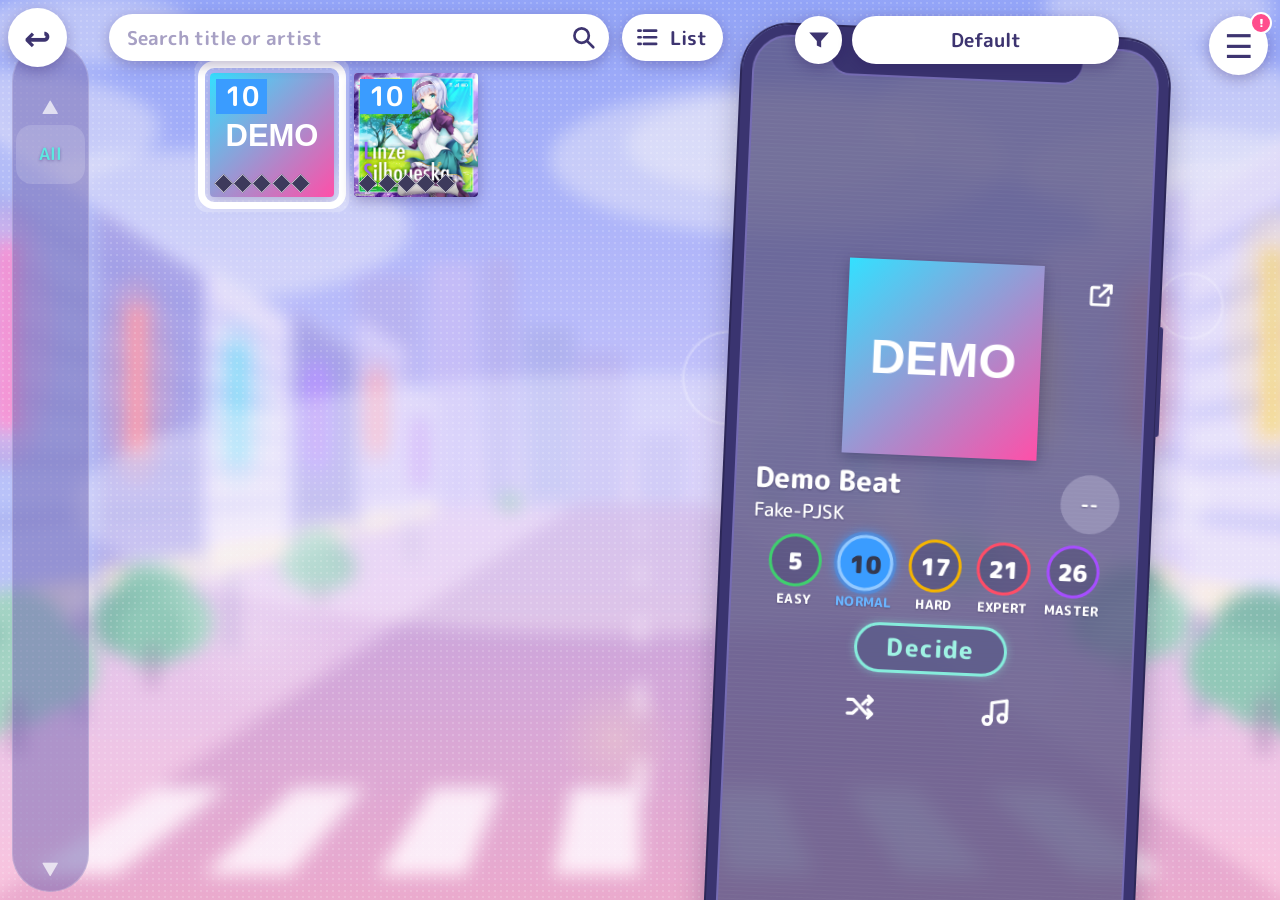
==== commit ea347263: "Song select: one scale unit (2.17:1 design screen) for every size, so the layout keeps the same prop" ====
--- a/index.html
+++ b/index.html
@@ -14,7 +14,7 @@
 <link rel="preconnect" href="https://fonts.googleapis.com">
 <link rel="preconnect" href="https://fonts.gstatic.com" crossorigin>
 <link rel="stylesheet" href="https://fonts.googleapis.com/css2?family=M+PLUS+Rounded+1c:wght@700;800;900&display=swap">
-<link rel="stylesheet" href="css/style.css?v=202609261000">
+<link rel="stylesheet" href="css/style.css?v=202609261100">
 </head>
 <body>
 <canvas id="stage"></canvas>
@@ -25,11 +25,11 @@
   <p id="overlay-text">Keys: D F J K (+Space = flick) &middot; or tap, swipe up to flick</p>
   <button id="start-btn" type="button">START</button>
 </div>
-<script src="js/audio.js?v=202609261000"></script>
-<script src="js/settings.js?v=202609261000"></script>
-<script src="js/render.js?v=202609261000"></script>
-<script src="js/input.js?v=202609261000"></script>
-<script src="js/game.js?v=202609261000"></script>
-<script src="js/menu.js?v=202609261000"></script>
+<script src="js/audio.js?v=202609261100"></script>
+<script src="js/settings.js?v=202609261100"></script>
+<script src="js/render.js?v=202609261100"></script>
+<script src="js/input.js?v=202609261100"></script>
+<script src="js/game.js?v=202609261100"></script>
+<script src="js/menu.js?v=202609261100"></script>
 </body>
 </html>
--- a/css/style.css
+++ b/css/style.css
@@ -32,9 +32,10 @@
 [data-diff="easy"] { --c: #3fcf6e; } [data-diff="normal"] { --c: #3a9cff; } [data-diff="hard"] { --c: #f5b400; }
 [data-diff="expert"] { --c: #ff4d67; } [data-diff="master"] { --c: #a64dff; }
 .diff-btn[data-diff] { border-color: var(--c); }
-.menu { --cyan: #5ee7e0; --ink: #fff; --panel: rgba(112, 100, 176, 0.5); --shadow: 0 4px 14px rgba(40, 20, 90, 0.3);
-  position: fixed; inset: 0; z-index: 10; height: 100cqh; height: 100cqh; box-sizing: border-box; overflow: hidden;
-  display: grid; grid-template-columns: clamp(50px, 6cqw, 84px) minmax(0, 1fr) minmax(0, 34%) clamp(44px, 6cqw, 72px); grid-template-rows: minmax(0, 1fr); gap: 0 1.6cqw;
+.menu { --u: min(1cqh, 0.4615cqw); /* 1% of the height of a 2.17:1 design screen; same proportions on every device */
+  --cyan: #5ee7e0; --ink: #fff; --panel: rgba(112, 100, 176, 0.5); --shadow: 0 4px 14px rgba(40, 20, 90, 0.3);
+  position: fixed; inset: 0; z-index: 10; height: 100cqh; box-sizing: border-box; overflow: hidden;
+  display: grid; grid-template-columns: 6cqw minmax(0, 1fr) minmax(0, 34%) 6cqw; grid-template-rows: minmax(0, 1fr); gap: 0 1.6cqw;
   padding: max(8px, var(--sat)) max(12px, var(--sar)) 0 max(12px, var(--sal)); color: var(--ink); font-weight: 700;
   font-family: "M PLUS Rounded 1c", "Nunito", "Varela Round", ui-rounded, "Arial Rounded MT Bold", system-ui, sans-serif;
   background: #c3b6e2; isolation: isolate; }
@@ -55,66 +56,66 @@
 .menu button:focus-visible, .menu select:focus-visible, .menu input:focus-visible { outline: 3px solid var(--cyan); outline-offset: 2px; }
 .menu-side { grid-area: 1 / 1; } .menu-main { grid-area: 1 / 2; } .menu-phone { grid-area: 1 / 3; }
 .menu-tools { grid-area: 1 / 3; z-index: 3; align-self: start; justify-self: center; width: 76%; display: flex; align-items: center; gap: 10px;
-  margin-top: clamp(4px, 1.4cqh, 10px); }
-.menu-burger { grid-area: 1 / 4; align-self: start; justify-self: end; position: relative; margin-top: clamp(4px, 1.4cqh, 10px); }
+  margin-top: calc(1.4 * var(--u)); }
+.menu-burger { grid-area: 1 / 4; align-self: start; justify-self: end; position: relative; margin-top: calc(1.4 * var(--u)); }
 .menu-burger::after { content: "!"; position: absolute; top: -4px; right: -4px; width: 18px; height: 18px; border: 2px solid #fff; border-radius: 50%;
   background: #ff4d8d; color: #fff; font-size: 11px; line-height: 18px; text-align: center; }
-.menu-empty { margin: auto; padding: 4cqh; opacity: 0.85; }
+.menu-empty { margin: auto; padding: calc(4 * var(--u)); opacity: 0.85; }
 
 /* sidebar */
 .menu-side { position: relative; display: flex; flex-direction: column; align-items: center; min-height: 0;
-  margin: clamp(22px, 6cqh, 32px) 0 max(8px, var(--sab)); padding: clamp(26px, 8cqh, 44px) 0 1cqh;
+  margin: calc(6 * var(--u)) 0 max(8px, var(--sab)); padding: calc(8 * var(--u)) 0 calc(1 * var(--u));
   border-radius: 999px; background: var(--panel); box-shadow: inset 0 0 0 1px rgba(255, 255, 255, 0.2); }
-.menu-back { position: absolute; top: calc(-1 * clamp(22px, 6cqh, 32px)); left: -4px; width: clamp(36px, 10cqh, 52px); height: clamp(36px, 10cqh, 52px);
-  padding: 0; border: 0; border-radius: 50%; background: #fff; color: #3d3470 !important; font-size: clamp(18px, 5.5cqh, 26px); box-shadow: var(--shadow); }
-.side-arrow { flex: none; border: 0; background: none; opacity: 0.7; font-size: clamp(11px, 3cqh, 15px); padding: 0.6cqh 12px; }
-.menu-tabs { flex: 1; min-height: 0; width: 100%; overflow-y: auto; scrollbar-width: none; display: flex; flex-direction: column; align-items: center; gap: 1cqh; }
-.menu-tab { flex: none; width: 90%; min-height: clamp(36px, 10cqh, 50px); padding: 0 4px; border: 0; border-radius: 16px; background: none;
-  font-size: clamp(9px, 2.8cqh, 14px); overflow-wrap: normal; word-break: keep-all; overflow: hidden; text-overflow: ellipsis; text-shadow: 0 1px 3px rgba(40, 20, 90, 0.4); }
+.menu-back { position: absolute; top: calc(-1 * calc(6 * var(--u))); left: -4px; width: calc(10 * var(--u)); height: calc(10 * var(--u));
+  padding: 0; border: 0; border-radius: 50%; background: #fff; color: #3d3470 !important; font-size: calc(5.5 * var(--u)); box-shadow: var(--shadow); }
+.side-arrow { flex: none; border: 0; background: none; opacity: 0.7; font-size: calc(3 * var(--u)); padding: calc(0.6 * var(--u)) 12px; }
+.menu-tabs { flex: 1; min-height: 0; width: 100%; overflow-y: auto; scrollbar-width: none; display: flex; flex-direction: column; align-items: center; gap: calc(1 * var(--u)); }
+.menu-tab { flex: none; width: 90%; min-height: calc(10 * var(--u)); padding: 0 4px; border: 0; border-radius: 16px; background: none;
+  font-size: calc(2.8 * var(--u)); overflow-wrap: normal; word-break: keep-all; overflow: hidden; text-overflow: ellipsis; text-shadow: 0 1px 3px rgba(40, 20, 90, 0.4); }
 .menu-tab[aria-pressed="true"] { color: var(--cyan) !important; background: rgba(255, 255, 255, 0.15); }
 
 /* search + cover grid */
 .menu-main { position: relative; min-width: 0; min-height: 0; display: flex; flex-direction: column; }
-.menu-top { position: absolute; z-index: 2; top: 0; left: 0; right: 0; display: flex; align-items: center; gap: 1cqw; padding: 1cqh 0; }
-.menu-search { flex: 1; min-width: 0; display: flex; align-items: center; height: clamp(30px, 8cqh, 42px); padding: 0 12px 0 16px;
+.menu-top { position: absolute; z-index: 2; top: 0; left: 0; right: 0; display: flex; align-items: center; gap: 1cqw; padding: calc(1 * var(--u)) 0; }
+.menu-search { flex: 1; min-width: 0; display: flex; align-items: center; height: calc(8 * var(--u)); padding: 0 12px 0 16px;
   border-radius: 999px; background: #fff; color: #3d3470; box-shadow: var(--shadow); }
-.menu-search input { flex: 1; min-width: 0; border: 0; background: none; outline: none; color: #3d3470; font-size: clamp(11px, 3.2cqh, 15px); }
+.menu-search input { flex: 1; min-width: 0; border: 0; background: none; outline: none; color: #3d3470; font-size: calc(3.2 * var(--u)); }
 .menu-search input::placeholder { color: #a7a0c4; }
-.menu-search svg { flex: none; width: clamp(16px, 4.5cqh, 22px); height: clamp(16px, 4.5cqh, 22px); }
-.menu-view { flex: none; display: flex; align-items: center; gap: 10px; height: clamp(30px, 8cqh, 42px); padding: 0 16px 0 12px;
-  border: 0; border-radius: 999px; background: #fff; color: #3d3470 !important; box-shadow: var(--shadow); font-size: clamp(11px, 3.2cqh, 15px); }
-.menu-view svg { width: clamp(16px, 4.5cqh, 22px); height: clamp(16px, 4.5cqh, 22px); }
+.menu-search svg { flex: none; width: calc(4.5 * var(--u)); height: calc(4.5 * var(--u)); }
+.menu-view { flex: none; display: flex; align-items: center; gap: 10px; height: calc(8 * var(--u)); padding: 0 16px 0 12px;
+  border: 0; border-radius: 999px; background: #fff; color: #3d3470 !important; box-shadow: var(--shadow); font-size: calc(3.2 * var(--u)); }
+.menu-view svg { width: calc(4.5 * var(--u)); height: calc(4.5 * var(--u)); }
 .menu-grid { flex: 1; min-height: 0; overflow-y: auto; scrollbar-width: none; overscroll-behavior: contain; display: grid;
-  grid-template-columns: repeat(3, min(30%, 21cqh)); justify-content: center; align-content: start; gap: 2.4cqh 1.6cqw; padding: calc(clamp(30px, 8cqh, 42px) + 3cqh) 4% max(12px, var(--sab)); }
+  grid-template-columns: repeat(3, min(30%, calc(21 * var(--u)))); justify-content: center; align-content: start; gap: calc(2.4 * var(--u)) 1.6cqw; padding: calc(calc(8 * var(--u)) + calc(3 * var(--u))) 4% max(12px, var(--sab)); }
 .tile { position: relative; width: 100%; height: 0; padding: 0 0 100%; border: 0; border-radius: 4px; overflow: hidden; background: linear-gradient(135deg, #ffc2df, #9fd9ff);
   box-shadow: var(--shadow); transition: transform 0.15s, box-shadow 0.15s; }
 .tile img { position: absolute; inset: 0; width: 100%; height: 100%; object-fit: cover; }
 .tile-title { position: absolute; inset: 20% 8% 25%; display: flex; align-items: center; justify-content: center; text-align: center;
-  font-size: clamp(10px, 3.2cqh, 17px); text-shadow: 0 1px 4px rgba(40, 20, 90, 0.6); overflow: hidden; }
+  font-size: calc(3.2 * var(--u)); text-shadow: 0 1px 4px rgba(40, 20, 90, 0.6); overflow: hidden; }
 .tile-lv { position: absolute; top: 5%; left: 5%; min-width: 1.6em; padding: 0.1em 0.15em; background: var(--c); color: #fff;
-  font-size: clamp(13px, 4.6cqh, 24px); line-height: 1.1; text-align: center; }
+  font-size: calc(4.6 * var(--u)); line-height: 1.1; text-align: center; }
 .tile-clear { position: absolute; left: 4%; bottom: 4%; display: flex; gap: 2px; }
-.tile-clear i, .row-clear i { width: clamp(8px, 2.6cqh, 13px); height: clamp(8px, 2.6cqh, 13px); transform: rotate(45deg) scale(0.8);
+.tile-clear i, .row-clear i { width: calc(2.6 * var(--u)); height: calc(2.6 * var(--u)); transform: rotate(45deg) scale(0.8);
   background: #3d3a5c; border: 1.5px solid rgba(255, 255, 255, 0.85); }
 .tile-clear .gold { background: linear-gradient(135deg, #ffe98f, #f2b200); }
 .tile-clear .na { opacity: 0.35; }
 .tile-tag { position: absolute; right: 4%; bottom: 4%; padding: 0 5px; border: 1.5px solid #f5c542; border-radius: 4px; background: #2f2b55;
-  color: #f5c542; font-size: clamp(8px, 2.4cqh, 12px); line-height: 1.4; }
-.tile[aria-pressed="true"] { outline: clamp(4px, 1.2cqh, 7px) solid #fff; outline-offset: clamp(3px, 1cqh, 6px); box-shadow: 0 0 0 clamp(8px, 2.6cqh, 14px) rgba(255, 255, 255, 0.25), var(--shadow); }
-.list-view .menu-grid { grid-template-columns: 1fr; gap: 1.2cqh; }
-.list-view .tile { padding: 0; height: clamp(44px, 14cqh, 64px); background: rgba(61, 52, 112, 0.55); text-align: left; }
-.list-view .tile img { right: auto; width: clamp(44px, 14cqh, 64px); }
-.list-view .tile-lv { top: 50%; left: calc(clamp(44px, 14cqh, 64px) + 10px); transform: translateY(-50%); }
+  color: #f5c542; font-size: calc(2.4 * var(--u)); line-height: 1.4; }
+.tile[aria-pressed="true"] { outline: calc(1.2 * var(--u)) solid #fff; outline-offset: calc(1 * var(--u)); box-shadow: 0 0 0 calc(2.6 * var(--u)) rgba(255, 255, 255, 0.25), var(--shadow); }
+.list-view .menu-grid { grid-template-columns: 1fr; gap: calc(1.2 * var(--u)); }
+.list-view .tile { padding: 0; height: calc(14 * var(--u)); background: rgba(61, 52, 112, 0.55); text-align: left; }
+.list-view .tile img { right: auto; width: calc(14 * var(--u)); }
+.list-view .tile-lv { top: 50%; left: calc(calc(14 * var(--u)) + 10px); transform: translateY(-50%); }
 .list-view .tile-title, .list-view .tile[aria-label] .tile-title { display: none; }
-.list-view .tile::after { content: attr(aria-label); position: absolute; top: 50%; left: calc(clamp(44px, 14cqh, 64px) + 3.6em); right: 32%;
-  transform: translateY(-50%); white-space: nowrap; overflow: hidden; text-overflow: ellipsis; font-size: clamp(12px, 3.8cqh, 18px); }
+.list-view .tile::after { content: attr(aria-label); position: absolute; top: 50%; left: calc(calc(14 * var(--u)) + 3.6em); right: 32%;
+  transform: translateY(-50%); white-space: nowrap; overflow: hidden; text-overflow: ellipsis; font-size: calc(3.8 * var(--u)); }
 .list-view .tile-clear { left: auto; right: calc(4% + 3.5em); bottom: 50%; transform: translateY(50%); }
 .list-view .tile-tag { bottom: 50%; transform: translateY(50%); }
 
 /* phone-style detail panel */
-.menu-phone { position: relative; isolation: isolate; min-height: 0; display: flex; flex-direction: column; align-items: center; gap: 1.6cqh;
-  margin: clamp(14px, 4cqh, 24px) 0 -60px; padding: clamp(40px, 11cqh, 60px) 5% calc(60px + 1cqh);
-  border: clamp(7px, 1.8cqh, 11px) solid #3a3470; border-bottom: 0; border-radius: clamp(28px, 8cqh, 48px) clamp(28px, 8cqh, 48px) 0 0;
+.menu-phone { position: relative; isolation: isolate; min-height: 0; display: flex; flex-direction: column; align-items: center; justify-content: center; gap: calc(1.6 * var(--u));
+  margin: calc(4 * var(--u)) 0 -60px; padding: calc(11 * var(--u)) 5% calc(60px + calc(1 * var(--u)));
+  border: calc(1.8 * var(--u)) solid #3a3470; border-bottom: 0; border-radius: calc(8 * var(--u)) calc(8 * var(--u)) 0 0;
   transform: rotate(2.5deg); transform-origin: top center;
   background: repeating-linear-gradient(0deg, rgba(255, 255, 255, 0.035) 0 1px, transparent 1px 4px), rgba(90, 86, 132, 0.8);
   -webkit-backdrop-filter: blur(6px); backdrop-filter: blur(6px);
@@ -122,57 +123,57 @@
 /* the song cover, enlarged and faint, shows through the frosted screen */
 .menu-phone::before { content: ""; position: absolute; z-index: -1; inset: 0; border-radius: inherit; pointer-events: none;
   background: var(--cover, none) center 30% / 150% auto no-repeat; filter: blur(3px) grayscale(0.4); opacity: 0.2; }
-.menu-phone::after { content: ""; position: absolute; top: 30%; right: calc(-1 * clamp(7px, 1.8cqh, 11px) - 4px); width: 4px; height: 12%;
+.menu-phone::after { content: ""; position: absolute; top: 30%; right: calc(-1 * calc(1.8 * var(--u)) - 4px); width: 4px; height: 12%;
   border-radius: 0 3px 3px 0; background: #3a3470; }
 .phone-notch { position: absolute; top: -2px; left: 50%; transform: translateX(-50%);
-  width: 62%; height: clamp(24px, 6.5cqh, 36px); border-radius: 0 0 20px 20px; background: #3a3470; box-shadow: 0 2px 0 #756cb3; }
-.phone-filter { flex: none; width: clamp(30px, 8cqh, 42px); height: clamp(30px, 8cqh, 42px); display: grid; place-items: center;
+  width: 62%; height: calc(6.5 * var(--u)); border-radius: 0 0 20px 20px; background: #3a3470; box-shadow: 0 2px 0 #756cb3; }
+.phone-filter { flex: none; width: calc(8 * var(--u)); height: calc(8 * var(--u)); display: grid; place-items: center;
   padding: 0; border: 0; border-radius: 50%; background: #fff; color: #3d3470 !important; }
 .phone-filter svg { fill: currentColor; stroke: none; }
 .phone-filter, .phone-sort select { box-shadow: var(--shadow); }
 .phone-sort { flex: 1; min-width: 0; display: flex; }
-.phone-sort select { flex: 1; min-width: 0; height: clamp(30px, 8cqh, 42px); border: 0; border-radius: 999px; background: #fff; color: #3d3470;
-  text-align: center; text-align-last: center; font-size: clamp(11px, 3.2cqh, 15px); appearance: none; -webkit-appearance: none; cursor: pointer; }
-.phone-detail { position: relative; flex: 1; min-height: 0; width: 100%; display: flex; flex-direction: column; align-items: center; gap: 1.6cqh; }
-.phone-cover-box { flex: 1 1 0; min-height: 0; width: 100%; container-type: size; display: grid; place-items: end center; }
-.phone-cover { width: min(84cqw, 100cqh); height: min(84cqw, 100cqh); object-fit: cover;
+.phone-sort select { flex: 1; min-width: 0; height: calc(8 * var(--u)); border: 0; border-radius: 999px; background: #fff; color: #3d3470;
+  text-align: center; text-align-last: center; font-size: calc(3.2 * var(--u)); appearance: none; -webkit-appearance: none; cursor: pointer; }
+.phone-detail { position: relative; flex: none; width: 100%; display: flex; flex-direction: column; align-items: center; gap: calc(1.6 * var(--u)); }
+.phone-cover-box { position: relative; flex: none; width: 100%; display: grid; place-items: center; }
+.phone-cover { width: calc(33 * var(--u)); height: calc(33 * var(--u)); object-fit: cover;
   background: linear-gradient(135deg, #ffc2df, #9fd9ff); box-shadow: 0 4px 14px rgba(30, 20, 70, 0.35); }
-.phone-share { position: absolute; top: 0; right: 0; width: clamp(30px, 9cqh, 44px); height: clamp(30px, 9cqh, 44px); display: grid; place-items: center;
+.phone-share { position: absolute; top: 0; right: 0; width: calc(9 * var(--u)); height: calc(9 * var(--u)); display: grid; place-items: center;
   padding: 0; border: 0; background: none; }
 .phone-info { flex: none; width: 100%; display: flex; align-items: center; gap: 10px; text-shadow: 0 1px 2px rgba(30, 20, 60, 0.35); }
 .phone-info > div:first-child { flex: 1; min-width: 0; }
 .phone-info h1, .phone-info p { margin: 0; white-space: nowrap; overflow: hidden; text-overflow: ellipsis; line-height: 1.35; }
-.phone-info h1 { font-size: clamp(15px, 4.8cqh, 24px); font-weight: 800; }
-.phone-info p { font-size: clamp(11px, 3.3cqh, 16px); font-weight: 500; }
-.phone-score { flex: none; min-width: clamp(34px, 10cqh, 52px); height: clamp(34px, 10cqh, 52px); padding: 0 6px; box-sizing: border-box; display: grid; place-items: center;
-  border-radius: 999px; background: rgba(215, 212, 235, 0.32); font-size: clamp(10px, 3cqh, 14px); font-weight: 800; font-variant-numeric: tabular-nums; }
-.phone-diffs { flex: none; display: flex; gap: clamp(6px, 1.2cqw, 14px); justify-content: center; }
-.phone-diff { display: flex; flex-direction: column; align-items: center; gap: 0.5cqh; padding: 0; border: 0; background: none; }
-.phone-diff b { display: grid; place-items: center; width: clamp(30px, 9cqh, 46px); height: clamp(30px, 9cqh, 46px); box-sizing: border-box;
-  border: clamp(2px, 0.6cqh, 3px) solid var(--c); border-radius: 50%; background: rgba(66, 62, 108, 0.45); font-size: clamp(12px, 3.9cqh, 20px); font-weight: 900;
+.phone-info h1 { font-size: calc(4.8 * var(--u)); font-weight: 800; }
+.phone-info p { font-size: calc(3.3 * var(--u)); font-weight: 500; }
+.phone-score { flex: none; min-width: calc(10 * var(--u)); height: calc(10 * var(--u)); padding: 0 6px; box-sizing: border-box; display: grid; place-items: center;
+  border-radius: 999px; background: rgba(215, 212, 235, 0.32); font-size: calc(3 * var(--u)); font-weight: 800; font-variant-numeric: tabular-nums; }
+.phone-diffs { flex: none; display: flex; gap: 1.2cqw; justify-content: center; }
+.phone-diff { display: flex; flex-direction: column; align-items: center; gap: calc(0.5 * var(--u)); padding: 0; border: 0; background: none; }
+.phone-diff b { display: grid; place-items: center; width: calc(9 * var(--u)); height: calc(9 * var(--u)); box-sizing: border-box;
+  border: calc(0.6 * var(--u)) solid var(--c); border-radius: 50%; background: rgba(66, 62, 108, 0.45); font-size: calc(3.9 * var(--u)); font-weight: 900;
   transition: transform 0.15s; }
-.phone-diff small { font-size: clamp(7px, 2.2cqh, 11px); font-weight: 800; letter-spacing: 0.02em; text-shadow: 0 1px 2px rgba(30, 20, 60, 0.35); }
+.phone-diff small { font-size: calc(2.2 * var(--u)); font-weight: 800; letter-spacing: 0.02em; text-shadow: 0 1px 2px rgba(30, 20, 60, 0.35); }
 .phone-diff[aria-pressed="true"] b { background: var(--c); color: #34384f; border-color: color-mix(in srgb, var(--c) 55%, #fff);
   box-shadow: 0 0 0 3px color-mix(in srgb, var(--c) 35%, transparent), 0 0 12px var(--c); transform: scale(1.06); }
 .phone-diff[aria-pressed="true"] small { color: color-mix(in srgb, var(--c) 75%, #fff); }
-.phone-actions { flex: none; display: flex; align-items: center; justify-content: center; gap: clamp(30px, 6cqw, 80px); width: 100%; margin-top: -0.6cqh; }
-.phone-go { flex: none; min-width: 42%; height: clamp(32px, 8.5cqh, 46px); border: clamp(2px, 0.6cqh, 3px) solid #86ecdc; border-radius: 999px;
-  background: rgba(92, 92, 138, 0.85); color: #9ff3e4 !important; font-size: clamp(13px, 4cqh, 20px); font-weight: 800; letter-spacing: 0.05em;
+.phone-actions { flex: none; display: flex; align-items: center; justify-content: center; gap: 6cqw; width: 100%; margin-top: calc(-0.6 * var(--u)); }
+.phone-go { flex: none; min-width: 42%; height: calc(8.5 * var(--u)); border: calc(0.6 * var(--u)) solid #86ecdc; border-radius: 999px;
+  background: rgba(92, 92, 138, 0.85); color: #9ff3e4 !important; font-size: calc(4 * var(--u)); font-weight: 800; letter-spacing: 0.05em;
   box-shadow: 0 0 8px rgba(134, 236, 220, 0.45); }
 .phone-go:active { transform: scale(0.96); }
-.phone-icon { width: clamp(36px, 10cqh, 50px); height: clamp(36px, 10cqh, 50px); display: grid; place-items: center; padding: 0; border: 0; border-radius: 50%; background: none; }
-.menu-burger { flex: none; width: clamp(36px, 10cqh, 52px); height: clamp(36px, 10cqh, 52px); padding: 0; border: 0; border-radius: 50%;
-  background: #fff; color: #3d3470 !important; font-size: clamp(18px, 5.5cqh, 26px); font-weight: 900; box-shadow: var(--shadow); }
-
-.menu-pop { border: 0; border-radius: 20px; padding: 3cqh 3cqw; color: #3d3470; box-shadow: var(--shadow); text-align: center; }
+.phone-icon { width: calc(10 * var(--u)); height: calc(10 * var(--u)); display: grid; place-items: center; padding: 0; border: 0; border-radius: 50%; background: none; }
+.menu-burger { flex: none; width: calc(10 * var(--u)); height: calc(10 * var(--u)); padding: 0; border: 0; border-radius: 50%;
+  background: #fff; color: #3d3470 !important; font-size: calc(5.5 * var(--u)); font-weight: 900; box-shadow: var(--shadow); }
+
+.menu-pop { border: 0; border-radius: 20px; padding: calc(3 * var(--u)) 3cqw; color: #3d3470; box-shadow: var(--shadow); text-align: center; }
 .menu-pop[open] { position: fixed; inset: 0; z-index: 50; margin: auto; width: fit-content; height: fit-content; box-shadow: 0 0 0 200vmax rgba(40, 20, 90, 0.4), var(--shadow); }
-.menu-pop h2 { margin: 0 0 2cqh; font-size: clamp(18px, 6cqh, 26px); }
-.menu-speed { display: flex; align-items: center; gap: clamp(4px, 0.8cqw, 12px); font-size: clamp(14px, 4.5cqh, 20px); }
+.menu-pop h2 { margin: 0 0 calc(2 * var(--u)); font-size: calc(6 * var(--u)); }
+.menu-speed { display: flex; align-items: center; gap: 0.8cqw; font-size: calc(4.5 * var(--u)); }
 .menu-speed output { min-width: 2.5em; text-align: center; }
-.menu-step { touch-action: none; user-select: none; -webkit-user-select: none; min-width: clamp(44px, 12cqh, 60px); min-height: clamp(44px, 12cqh, 60px);
-  font-size: clamp(18px, 5.5cqh, 26px); border: 3px solid #4fc9d9; border-radius: 14px; background: #fff; color: #3d3470 !important; }
-.menu-close { margin-top: 2.5cqh; min-width: 140px; min-height: clamp(44px, 12cqh, 56px); border: 0; border-radius: 999px; background: #4fc9d9;
-  color: #fff !important; font-size: clamp(16px, 5cqh, 22px); }
+.menu-step { touch-action: none; user-select: none; -webkit-user-select: none; min-width: calc(12 * var(--u)); min-height: calc(12 * var(--u));
+  font-size: calc(5.5 * var(--u)); border: 3px solid #4fc9d9; border-radius: 14px; background: #fff; color: #3d3470 !important; }
+.menu-close { margin-top: calc(2.5 * var(--u)); min-width: 140px; min-height: calc(12 * var(--u)); border: 0; border-radius: 999px; background: #4fc9d9;
+  color: #fff !important; font-size: calc(5 * var(--u)); }
 #songs-btn { font-size: 24px; font-weight: 800; min-width: 240px; min-height: 72px; border: 3px solid #33e0ff;
   border-radius: 20px; background: transparent; color: #33e0ff; cursor: pointer; }
 #songs-btn[hidden] { display: none; }
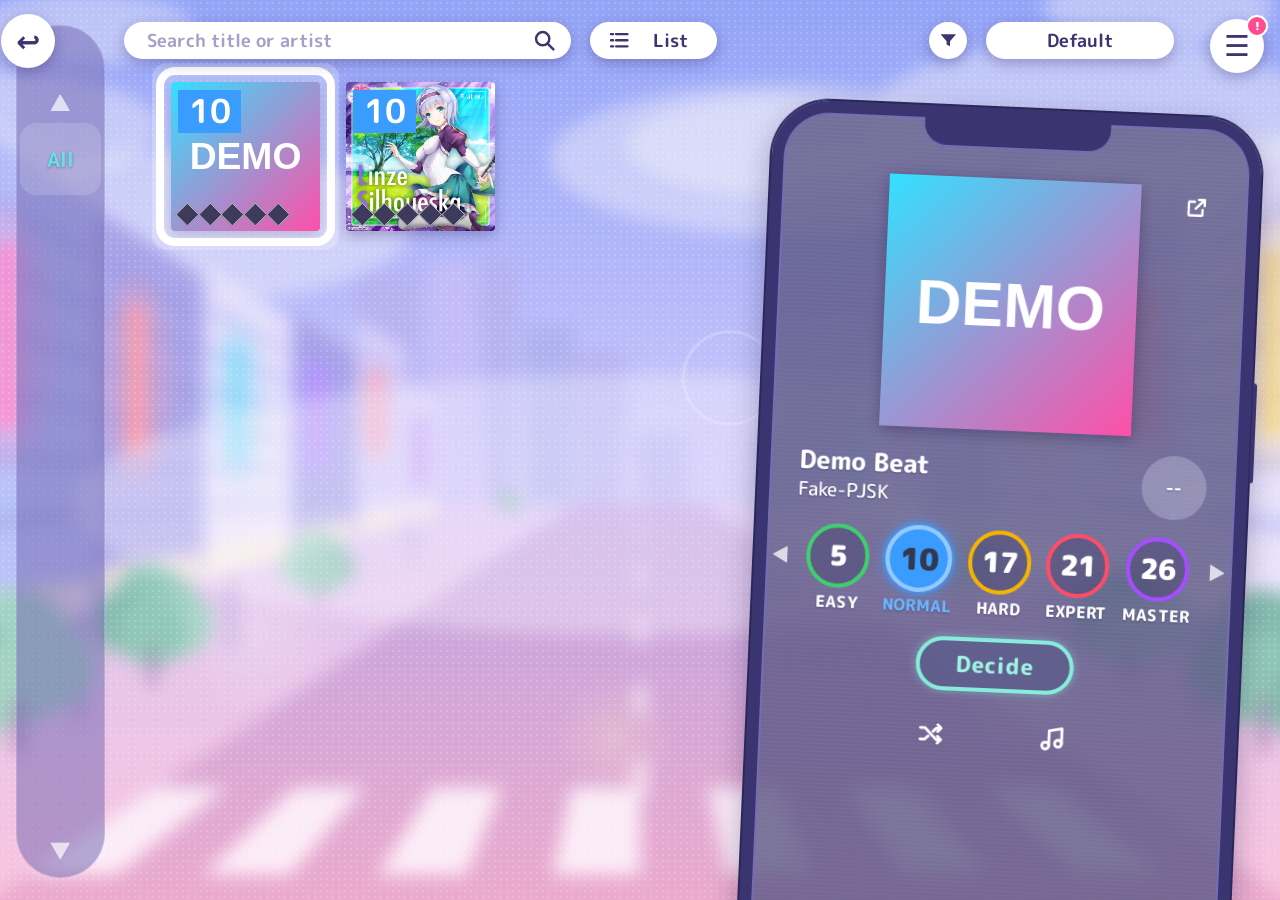
==== commit 810a89f0: "Song select laid out like Project Sekai on every screen: 16:9 design unit, tools and menu at the top" ====
--- a/index.html
+++ b/index.html
@@ -14,7 +14,7 @@
 <link rel="preconnect" href="https://fonts.googleapis.com">
 <link rel="preconnect" href="https://fonts.gstatic.com" crossorigin>
 <link rel="stylesheet" href="https://fonts.googleapis.com/css2?family=M+PLUS+Rounded+1c:wght@700;800;900&display=swap">
-<link rel="stylesheet" href="css/style.css?v=202609261100">
+<link rel="stylesheet" href="css/style.css?v=202609261200">
 </head>
 <body>
 <canvas id="stage"></canvas>
@@ -25,11 +25,11 @@
   <p id="overlay-text">Keys: D F J K (+Space = flick) &middot; or tap, swipe up to flick</p>
   <button id="start-btn" type="button">START</button>
 </div>
-<script src="js/audio.js?v=202609261100"></script>
-<script src="js/settings.js?v=202609261100"></script>
-<script src="js/render.js?v=202609261100"></script>
-<script src="js/input.js?v=202609261100"></script>
-<script src="js/game.js?v=202609261100"></script>
-<script src="js/menu.js?v=202609261100"></script>
+<script src="js/audio.js?v=202609261200"></script>
+<script src="js/settings.js?v=202609261200"></script>
+<script src="js/render.js?v=202609261200"></script>
+<script src="js/input.js?v=202609261200"></script>
+<script src="js/game.js?v=202609261200"></script>
+<script src="js/menu.js?v=202609261200"></script>
 </body>
 </html>
--- a/css/style.css
+++ b/css/style.css
@@ -32,11 +32,11 @@
 [data-diff="easy"] { --c: #3fcf6e; } [data-diff="normal"] { --c: #3a9cff; } [data-diff="hard"] { --c: #f5b400; }
 [data-diff="expert"] { --c: #ff4d67; } [data-diff="master"] { --c: #a64dff; }
 .diff-btn[data-diff] { border-color: var(--c); }
-.menu { --u: min(1cqh, 0.4615cqw); /* 1% of the height of a 2.17:1 design screen; same proportions on every device */
+.menu { --u: min(1cqh, 0.5625cqw); /* 1% of the height of a 16:9 design screen (as Project Sekai: wider phones follow the height, iPads the width) */
   --cyan: #5ee7e0; --ink: #fff; --panel: rgba(112, 100, 176, 0.5); --shadow: 0 4px 14px rgba(40, 20, 90, 0.3);
   position: fixed; inset: 0; z-index: 10; height: 100cqh; box-sizing: border-box; overflow: hidden;
-  display: grid; grid-template-columns: 6cqw minmax(0, 1fr) minmax(0, 34%) 6cqw; grid-template-rows: minmax(0, 1fr); gap: 0 1.6cqw;
-  padding: max(8px, var(--sat)) max(12px, var(--sar)) 0 max(12px, var(--sal)); color: var(--ink); font-weight: 700;
+  display: grid; grid-template-columns: calc(12.4 * var(--u)) minmax(0, 1fr); grid-template-rows: minmax(0, 1fr); gap: 0 calc(2.6 * var(--u));
+  padding: 0 44% 0 max(calc(2.2 * var(--u)), var(--sal)); color: var(--ink); font-weight: 700;
   font-family: "M PLUS Rounded 1c", "Nunito", "Varela Round", ui-rounded, "Arial Rounded MT Bold", system-ui, sans-serif;
   background: #c3b6e2; isolation: isolate; }
 .menu::before, .menu::after { content: ""; position: absolute; z-index: -1; pointer-events: none; }
@@ -54,20 +54,20 @@
 .menu button { cursor: pointer; }
 .menu svg { width: 55%; height: 55%; fill: none; stroke: currentColor; stroke-width: 2.4; stroke-linecap: round; stroke-linejoin: round; }
 .menu button:focus-visible, .menu select:focus-visible, .menu input:focus-visible { outline: 3px solid var(--cyan); outline-offset: 2px; }
-.menu-side { grid-area: 1 / 1; } .menu-main { grid-area: 1 / 2; } .menu-phone { grid-area: 1 / 3; }
-.menu-tools { grid-area: 1 / 3; z-index: 3; align-self: start; justify-self: center; width: 76%; display: flex; align-items: center; gap: 10px;
-  margin-top: calc(1.4 * var(--u)); }
-.menu-burger { grid-area: 1 / 4; align-self: start; justify-self: end; position: relative; margin-top: calc(1.4 * var(--u)); }
+.menu-side { grid-area: 1 / 1; } .menu-main { grid-area: 1 / 2; }
+.menu-tools { position: absolute; z-index: 3; top: max(calc(3 * var(--u)), var(--sat)); right: calc(max(calc(2.2 * var(--u)), var(--sar)) + calc(12.5 * var(--u))); width: calc(34 * var(--u));
+  display: flex; align-items: center; gap: calc(2.6 * var(--u)); }
+.menu-burger { position: absolute; z-index: 3; top: max(calc(2.6 * var(--u)), var(--sat)); right: max(calc(2.2 * var(--u)), var(--sar)); }
 .menu-burger::after { content: "!"; position: absolute; top: -4px; right: -4px; width: 18px; height: 18px; border: 2px solid #fff; border-radius: 50%;
   background: #ff4d8d; color: #fff; font-size: 11px; line-height: 18px; text-align: center; }
 .menu-empty { margin: auto; padding: calc(4 * var(--u)); opacity: 0.85; }
 
 /* sidebar */
 .menu-side { position: relative; display: flex; flex-direction: column; align-items: center; min-height: 0;
-  margin: calc(6 * var(--u)) 0 max(8px, var(--sab)); padding: calc(8 * var(--u)) 0 calc(1 * var(--u));
+  margin: max(calc(3.5 * var(--u)), var(--sat)) 0 max(calc(3 * var(--u)), var(--sab)); padding: calc(8 * var(--u)) 0 calc(1 * var(--u));
   border-radius: 999px; background: var(--panel); box-shadow: inset 0 0 0 1px rgba(255, 255, 255, 0.2); }
-.menu-back { position: absolute; top: calc(-1 * calc(6 * var(--u))); left: -4px; width: calc(10 * var(--u)); height: calc(10 * var(--u));
-  padding: 0; border: 0; border-radius: 50%; background: #fff; color: #3d3470 !important; font-size: calc(5.5 * var(--u)); box-shadow: var(--shadow); }
+.menu-back { position: absolute; top: calc(-1.5 * var(--u)); left: calc(-2 * var(--u)); width: calc(7.5 * var(--u)); height: calc(7.5 * var(--u));
+  padding: 0; border: 0; border-radius: 50%; background: #fff; color: #3d3470 !important; font-size: calc(4 * var(--u)); box-shadow: var(--shadow); }
 .side-arrow { flex: none; border: 0; background: none; opacity: 0.7; font-size: calc(3 * var(--u)); padding: calc(0.6 * var(--u)) 12px; }
 .menu-tabs { flex: 1; min-height: 0; width: 100%; overflow-y: auto; scrollbar-width: none; display: flex; flex-direction: column; align-items: center; gap: calc(1 * var(--u)); }
 .menu-tab { flex: none; width: 90%; min-height: calc(10 * var(--u)); padding: 0 4px; border: 0; border-radius: 16px; background: none;
@@ -76,17 +76,17 @@
 
 /* search + cover grid */
 .menu-main { position: relative; min-width: 0; min-height: 0; display: flex; flex-direction: column; }
-.menu-top { position: absolute; z-index: 2; top: 0; left: 0; right: 0; display: flex; align-items: center; gap: 1cqw; padding: calc(1 * var(--u)) 0; }
-.menu-search { flex: 1; min-width: 0; display: flex; align-items: center; height: calc(8 * var(--u)); padding: 0 12px 0 16px;
+.menu-top { position: absolute; z-index: 2; top: 0; left: 0; right: 0; display: flex; align-items: center; gap: calc(2.6 * var(--u)); padding: max(calc(3 * var(--u)), var(--sat)) 0 0; }
+.menu-search { flex: 1; min-width: 0; display: flex; align-items: center; height: calc(5.2 * var(--u)); padding: 0 calc(2 * var(--u)) 0 calc(3 * var(--u));
   border-radius: 999px; background: #fff; color: #3d3470; box-shadow: var(--shadow); }
-.menu-search input { flex: 1; min-width: 0; border: 0; background: none; outline: none; color: #3d3470; font-size: calc(3.2 * var(--u)); }
+.menu-search input { flex: 1; min-width: 0; border: 0; background: none; outline: none; color: #3d3470; font-size: calc(2.5 * var(--u)); }
 .menu-search input::placeholder { color: #a7a0c4; }
-.menu-search svg { flex: none; width: calc(4.5 * var(--u)); height: calc(4.5 * var(--u)); }
-.menu-view { flex: none; display: flex; align-items: center; gap: 10px; height: calc(8 * var(--u)); padding: 0 16px 0 12px;
-  border: 0; border-radius: 999px; background: #fff; color: #3d3470 !important; box-shadow: var(--shadow); font-size: calc(3.2 * var(--u)); }
-.menu-view svg { width: calc(4.5 * var(--u)); height: calc(4.5 * var(--u)); }
+.menu-search svg { flex: none; width: calc(3.4 * var(--u)); height: calc(3.4 * var(--u)); }
+.menu-view { flex: none; display: flex; align-items: center; gap: calc(3 * var(--u)); height: calc(5.2 * var(--u)); padding: 0 calc(4 * var(--u)) 0 calc(2.4 * var(--u));
+  border: 0; border-radius: 999px; background: #fff; color: #3d3470 !important; box-shadow: var(--shadow); font-size: calc(2.5 * var(--u)); }
+.menu-view svg { width: calc(3.4 * var(--u)); height: calc(3.4 * var(--u)); }
 .menu-grid { flex: 1; min-height: 0; overflow-y: auto; scrollbar-width: none; overscroll-behavior: contain; display: grid;
-  grid-template-columns: repeat(3, min(30%, calc(21 * var(--u)))); justify-content: center; align-content: start; gap: calc(2.4 * var(--u)) 1.6cqw; padding: calc(calc(8 * var(--u)) + calc(3 * var(--u))) 4% max(12px, var(--sab)); }
+  grid-template-columns: repeat(3, calc(20.7 * var(--u))); justify-content: center; align-content: start; gap: calc(3.6 * var(--u)); padding: calc(max(calc(3 * var(--u)), var(--sat)) + calc(8.4 * var(--u))) 0 max(calc(3 * var(--u)), var(--sab)); }
 .tile { position: relative; width: 100%; height: 0; padding: 0 0 100%; border: 0; border-radius: 4px; overflow: hidden; background: linear-gradient(135deg, #ffc2df, #9fd9ff);
   box-shadow: var(--shadow); transition: transform 0.15s, box-shadow 0.15s; }
 .tile img { position: absolute; inset: 0; width: 100%; height: 100%; object-fit: cover; }
@@ -113,8 +113,9 @@
 .list-view .tile-tag { bottom: 50%; transform: translateY(50%); }
 
 /* phone-style detail panel */
-.menu-phone { position: relative; isolation: isolate; min-height: 0; display: flex; flex-direction: column; align-items: center; justify-content: center; gap: calc(1.6 * var(--u));
-  margin: calc(4 * var(--u)) 0 -60px; padding: calc(11 * var(--u)) 5% calc(60px + calc(1 * var(--u)));
+.menu-phone { position: absolute; left: 60.5%; width: calc(68 * var(--u)); box-sizing: border-box; top: calc((100% - calc(100 * var(--u))) / 2 + calc(2.7 * var(--u))); bottom: -60px;
+  isolation: isolate; display: flex; flex-direction: column; align-items: center; gap: calc(2.5 * var(--u));
+  padding: calc(8 * var(--u)) calc(4 * var(--u)) calc(60px + calc(2 * var(--u)));
   border: calc(1.8 * var(--u)) solid #3a3470; border-bottom: 0; border-radius: calc(8 * var(--u)) calc(8 * var(--u)) 0 0;
   transform: rotate(2.5deg); transform-origin: top center;
   background: repeating-linear-gradient(0deg, rgba(255, 255, 255, 0.035) 0 1px, transparent 1px 4px), rgba(90, 86, 132, 0.8);
@@ -126,44 +127,45 @@
 .menu-phone::after { content: ""; position: absolute; top: 30%; right: calc(-1 * calc(1.8 * var(--u)) - 4px); width: 4px; height: 12%;
   border-radius: 0 3px 3px 0; background: #3a3470; }
 .phone-notch { position: absolute; top: -2px; left: 50%; transform: translateX(-50%);
-  width: 62%; height: calc(6.5 * var(--u)); border-radius: 0 0 20px 20px; background: #3a3470; box-shadow: 0 2px 0 #756cb3; }
-.phone-filter { flex: none; width: calc(8 * var(--u)); height: calc(8 * var(--u)); display: grid; place-items: center;
+  width: 40%; height: calc(4 * var(--u)); border-radius: 0 0 calc(3 * var(--u)) calc(3 * var(--u)); background: #3a3470; box-shadow: 0 2px 0 #756cb3; }
+.phone-filter { flex: none; width: calc(5.2 * var(--u)); height: calc(5.2 * var(--u)); display: grid; place-items: center;
   padding: 0; border: 0; border-radius: 50%; background: #fff; color: #3d3470 !important; }
 .phone-filter svg { fill: currentColor; stroke: none; }
 .phone-filter, .phone-sort select { box-shadow: var(--shadow); }
 .phone-sort { flex: 1; min-width: 0; display: flex; }
-.phone-sort select { flex: 1; min-width: 0; height: calc(8 * var(--u)); border: 0; border-radius: 999px; background: #fff; color: #3d3470;
-  text-align: center; text-align-last: center; font-size: calc(3.2 * var(--u)); appearance: none; -webkit-appearance: none; cursor: pointer; }
-.phone-detail { position: relative; flex: none; width: 100%; display: flex; flex-direction: column; align-items: center; gap: calc(1.6 * var(--u)); }
+.phone-sort select { flex: 1; min-width: 0; height: calc(5.2 * var(--u)); border: 0; border-radius: 999px; background: #fff; color: #3d3470;
+  text-align: center; text-align-last: center; font-size: calc(2.5 * var(--u)); appearance: none; -webkit-appearance: none; cursor: pointer; }
+.phone-detail { position: relative; flex: none; width: 100%; display: flex; flex-direction: column; align-items: center; gap: calc(2.5 * var(--u)); }
 .phone-cover-box { position: relative; flex: none; width: 100%; display: grid; place-items: center; }
-.phone-cover { width: calc(33 * var(--u)); height: calc(33 * var(--u)); object-fit: cover;
+.phone-cover { width: calc(35 * var(--u)); height: calc(35 * var(--u)); object-fit: cover;
   background: linear-gradient(135deg, #ffc2df, #9fd9ff); box-shadow: 0 4px 14px rgba(30, 20, 70, 0.35); }
-.phone-share { position: absolute; top: 0; right: 0; width: calc(9 * var(--u)); height: calc(9 * var(--u)); display: grid; place-items: center;
+.phone-share { position: absolute; top: 0; right: 0; width: calc(6 * var(--u)); height: calc(6 * var(--u)); display: grid; place-items: center;
   padding: 0; border: 0; background: none; }
 .phone-info { flex: none; width: 100%; display: flex; align-items: center; gap: 10px; text-shadow: 0 1px 2px rgba(30, 20, 60, 0.35); }
 .phone-info > div:first-child { flex: 1; min-width: 0; }
 .phone-info h1, .phone-info p { margin: 0; white-space: nowrap; overflow: hidden; text-overflow: ellipsis; line-height: 1.35; }
-.phone-info h1 { font-size: calc(4.8 * var(--u)); font-weight: 800; }
-.phone-info p { font-size: calc(3.3 * var(--u)); font-weight: 500; }
-.phone-score { flex: none; min-width: calc(10 * var(--u)); height: calc(10 * var(--u)); padding: 0 6px; box-sizing: border-box; display: grid; place-items: center;
-  border-radius: 999px; background: rgba(215, 212, 235, 0.32); font-size: calc(3 * var(--u)); font-weight: 800; font-variant-numeric: tabular-nums; }
-.phone-diffs { flex: none; display: flex; gap: 1.2cqw; justify-content: center; }
+.phone-info h1 { font-size: calc(3.5 * var(--u)); font-weight: 800; }
+.phone-info p { font-size: calc(2.6 * var(--u)); font-weight: 500; }
+.phone-score { flex: none; min-width: calc(9 * var(--u)); height: calc(9 * var(--u)); padding: 0 6px; box-sizing: border-box; display: grid; place-items: center;
+  border-radius: 999px; background: rgba(215, 212, 235, 0.32); font-size: calc(2.4 * var(--u)); font-weight: 800; font-variant-numeric: tabular-nums; }
+.phone-diffs { flex: none; display: flex; align-items: center; gap: calc(2 * var(--u)); justify-content: center; }
+.phone-arrow { align-self: flex-start; width: calc(3 * var(--u)); height: calc(9 * var(--u)); padding: 0; border: 0; background: none; font-size: calc(2.6 * var(--u)); opacity: 0.75; }
 .phone-diff { display: flex; flex-direction: column; align-items: center; gap: calc(0.5 * var(--u)); padding: 0; border: 0; background: none; }
-.phone-diff b { display: grid; place-items: center; width: calc(9 * var(--u)); height: calc(9 * var(--u)); box-sizing: border-box;
+.phone-diff b { display: grid; place-items: center; width: calc(8.8 * var(--u)); height: calc(8.8 * var(--u)); box-sizing: border-box;
   border: calc(0.6 * var(--u)) solid var(--c); border-radius: 50%; background: rgba(66, 62, 108, 0.45); font-size: calc(3.9 * var(--u)); font-weight: 900;
   transition: transform 0.15s; }
 .phone-diff small { font-size: calc(2.2 * var(--u)); font-weight: 800; letter-spacing: 0.02em; text-shadow: 0 1px 2px rgba(30, 20, 60, 0.35); }
 .phone-diff[aria-pressed="true"] b { background: var(--c); color: #34384f; border-color: color-mix(in srgb, var(--c) 55%, #fff);
   box-shadow: 0 0 0 3px color-mix(in srgb, var(--c) 35%, transparent), 0 0 12px var(--c); transform: scale(1.06); }
 .phone-diff[aria-pressed="true"] small { color: color-mix(in srgb, var(--c) 75%, #fff); }
-.phone-actions { flex: none; display: flex; align-items: center; justify-content: center; gap: 6cqw; width: 100%; margin-top: calc(-0.6 * var(--u)); }
-.phone-go { flex: none; min-width: 42%; height: calc(8.5 * var(--u)); border: calc(0.6 * var(--u)) solid #86ecdc; border-radius: 999px;
-  background: rgba(92, 92, 138, 0.85); color: #9ff3e4 !important; font-size: calc(4 * var(--u)); font-weight: 800; letter-spacing: 0.05em;
+.phone-actions { flex: none; display: flex; align-items: center; justify-content: center; gap: calc(10 * var(--u)); width: 100%; }
+.phone-go { flex: none; min-width: calc(22 * var(--u)); height: calc(7.5 * var(--u)); border: calc(0.6 * var(--u)) solid #86ecdc; border-radius: 999px;
+  background: rgba(92, 92, 138, 0.85); color: #9ff3e4 !important; font-size: calc(3 * var(--u)); font-weight: 800; letter-spacing: 0.05em;
   box-shadow: 0 0 8px rgba(134, 236, 220, 0.45); }
 .phone-go:active { transform: scale(0.96); }
-.phone-icon { width: calc(10 * var(--u)); height: calc(10 * var(--u)); display: grid; place-items: center; padding: 0; border: 0; border-radius: 50%; background: none; }
-.menu-burger { flex: none; width: calc(10 * var(--u)); height: calc(10 * var(--u)); padding: 0; border: 0; border-radius: 50%;
-  background: #fff; color: #3d3470 !important; font-size: calc(5.5 * var(--u)); font-weight: 900; box-shadow: var(--shadow); }
+.phone-icon { width: calc(7 * var(--u)); height: calc(7 * var(--u)); display: grid; place-items: center; padding: 0; border: 0; border-radius: 50%; background: none; }
+.menu-burger { flex: none; width: calc(7.5 * var(--u)); height: calc(7.5 * var(--u)); padding: 0; border: 0; border-radius: 50%;
+  background: #fff; color: #3d3470 !important; font-size: calc(4 * var(--u)); font-weight: 900; box-shadow: var(--shadow); }
 
 .menu-pop { border: 0; border-radius: 20px; padding: calc(3 * var(--u)) 3cqw; color: #3d3470; box-shadow: var(--shadow); text-align: center; }
 .menu-pop[open] { position: fixed; inset: 0; z-index: 50; margin: auto; width: fit-content; height: fit-content; box-shadow: 0 0 0 200vmax rgba(40, 20, 90, 0.4), var(--shadow); }
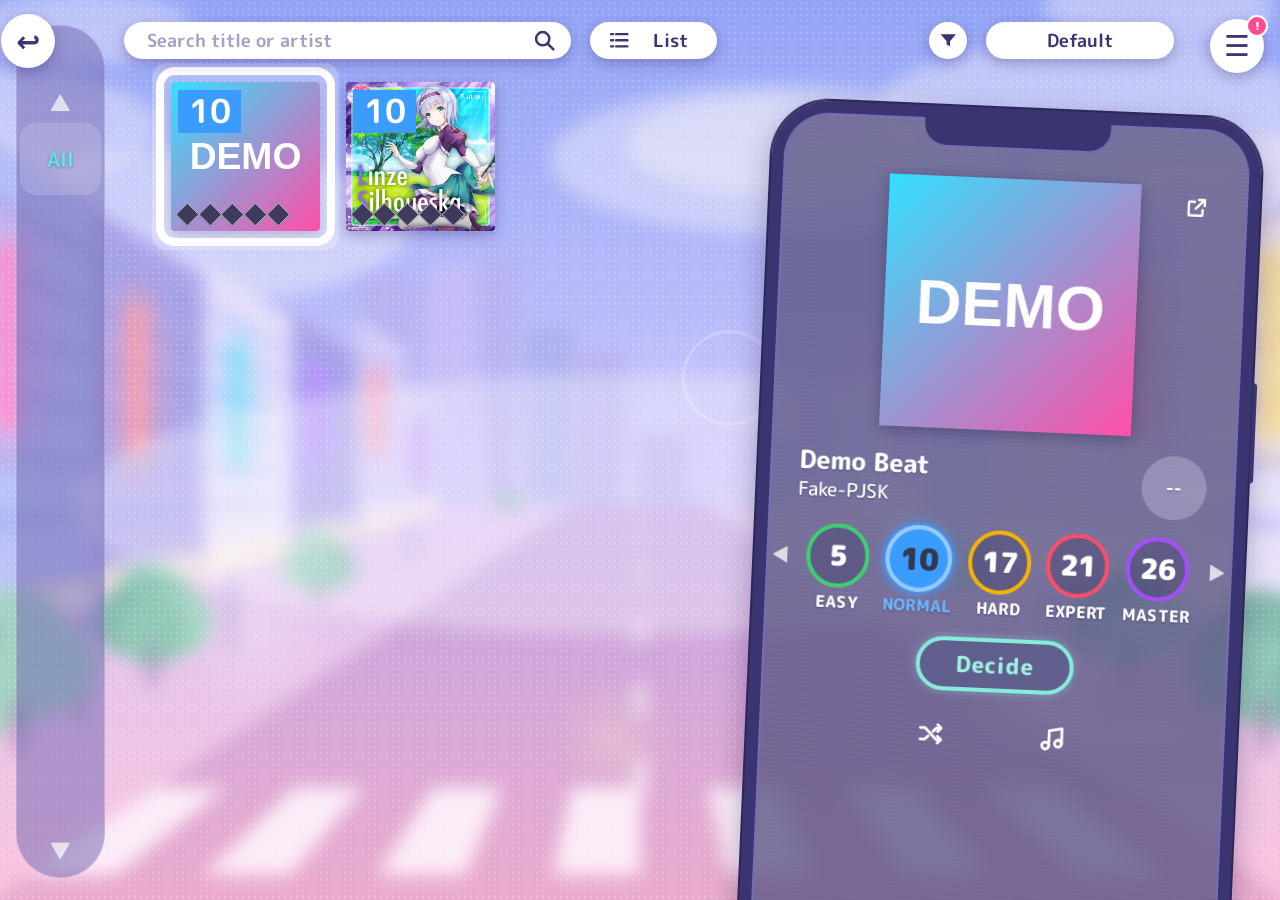
==== commit 951469f3: "Gameplay laid out in a 16:9 frame like Project Sekai on iPad: wider lanes, hit line and HUD sized fr" ====
--- a/index.html
+++ b/index.html
@@ -14,7 +14,7 @@
 <link rel="preconnect" href="https://fonts.googleapis.com">
 <link rel="preconnect" href="https://fonts.gstatic.com" crossorigin>
 <link rel="stylesheet" href="https://fonts.googleapis.com/css2?family=M+PLUS+Rounded+1c:wght@700;800;900&display=swap">
-<link rel="stylesheet" href="css/style.css?v=202609261200">
+<link rel="stylesheet" href="css/style.css?v=202609261300">
 </head>
 <body>
 <canvas id="stage"></canvas>
@@ -25,11 +25,11 @@
   <p id="overlay-text">Keys: D F J K (+Space = flick) &middot; or tap, swipe up to flick</p>
   <button id="start-btn" type="button">START</button>
 </div>
-<script src="js/audio.js?v=202609261200"></script>
-<script src="js/settings.js?v=202609261200"></script>
-<script src="js/render.js?v=202609261200"></script>
-<script src="js/input.js?v=202609261200"></script>
-<script src="js/game.js?v=202609261200"></script>
-<script src="js/menu.js?v=202609261200"></script>
+<script src="js/audio.js?v=202609261300"></script>
+<script src="js/settings.js?v=202609261300"></script>
+<script src="js/render.js?v=202609261300"></script>
+<script src="js/input.js?v=202609261300"></script>
+<script src="js/game.js?v=202609261300"></script>
+<script src="js/menu.js?v=202609261300"></script>
 </body>
 </html>
--- a/css/style.css
+++ b/css/style.css
@@ -243,8 +243,8 @@
 .res-btn { border: 0; border-radius: 999px; font-size: max(12px, 3cqh); font-weight: 700; }
 .res-retry { width: 12cqw; height: max(32px, 5.2cqh); background: #fff; color: #4a4870; }
 .res-next { width: 13.65cqw; height: max(40px, 7.4cqh); background: #8fe8d6; color: #3b3a5e; }
-#pause-btn { display: none; position: fixed; z-index: 20; top: max(8px, var(--sat)); right: max(calc(var(--sar) + 8px), 5cqw);
-  width: clamp(40px, 9cqh, 60px); height: clamp(40px, 9cqh, 60px); border: 0; border-radius: 50%; background: #fff; cursor: pointer;
+#pause-btn { display: none; position: fixed; z-index: 20; top: max(8px, var(--sat)); right: max(calc(var(--sar) + 8px), var(--pause-edge, 5cqw));
+  width: var(--pause-size, 48px); height: var(--pause-size, 48px); border: 0; border-radius: 50%; background: #fff; cursor: pointer;
   box-shadow: 0 3px 10px rgba(20, 10, 50, 0.5); }
 #pause-btn::before, #pause-btn::after { content: ""; position: absolute; top: 28%; width: 15%; height: 44%; border-radius: 1px; background: #46456e; }
 #pause-btn::before { left: 31%; } #pause-btn::after { right: 31%; }
